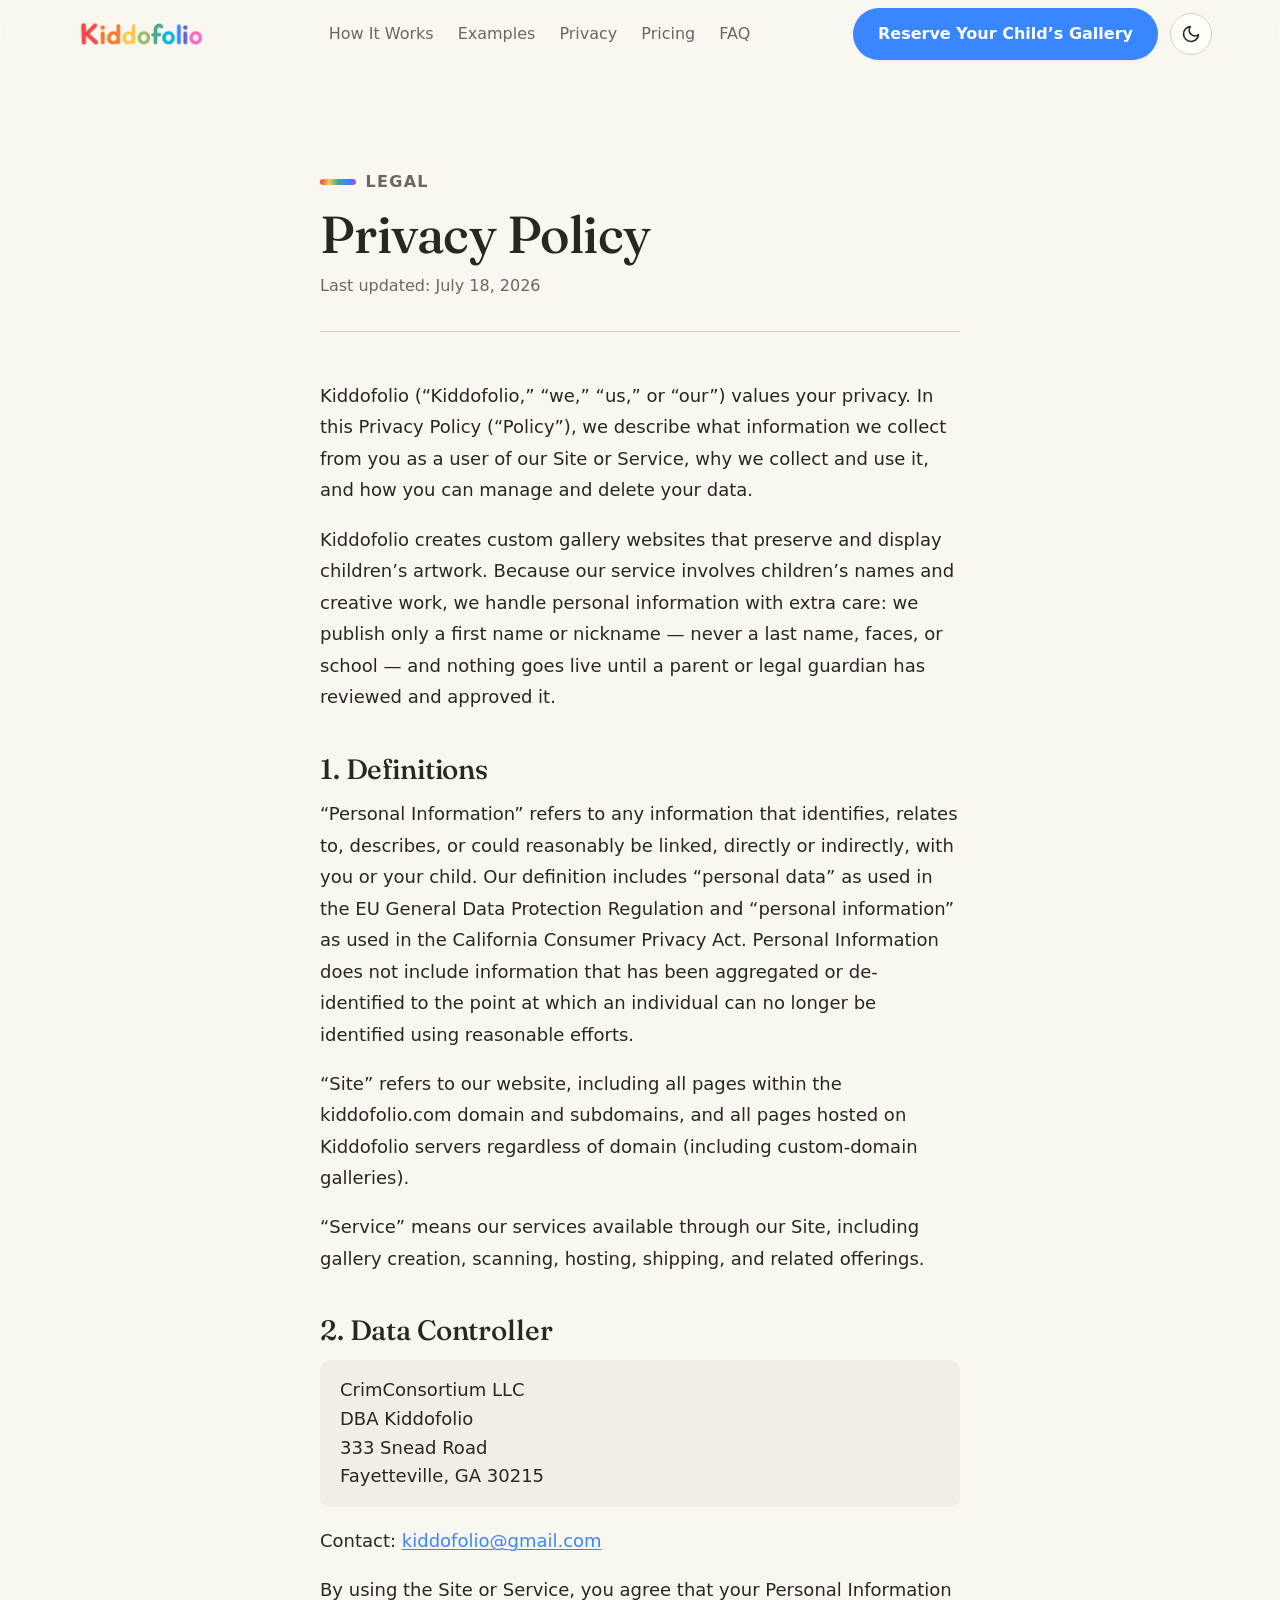
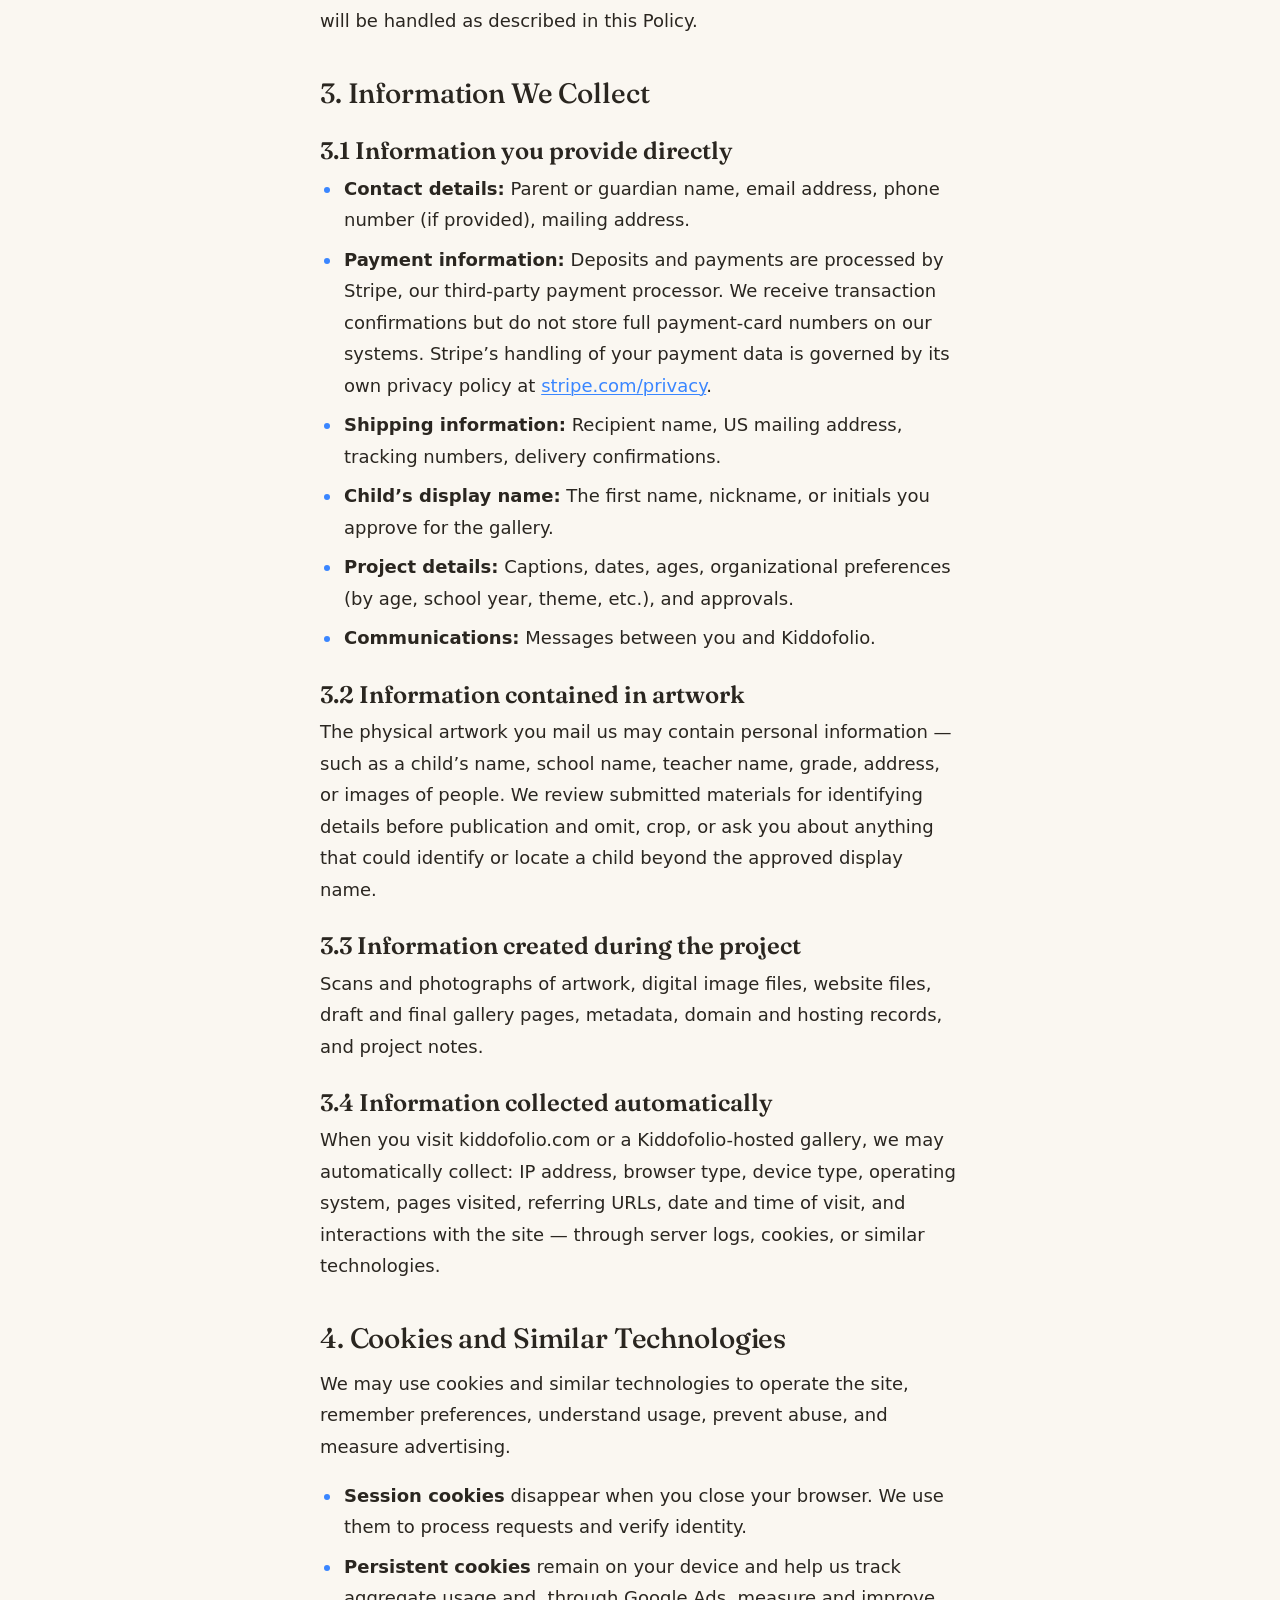
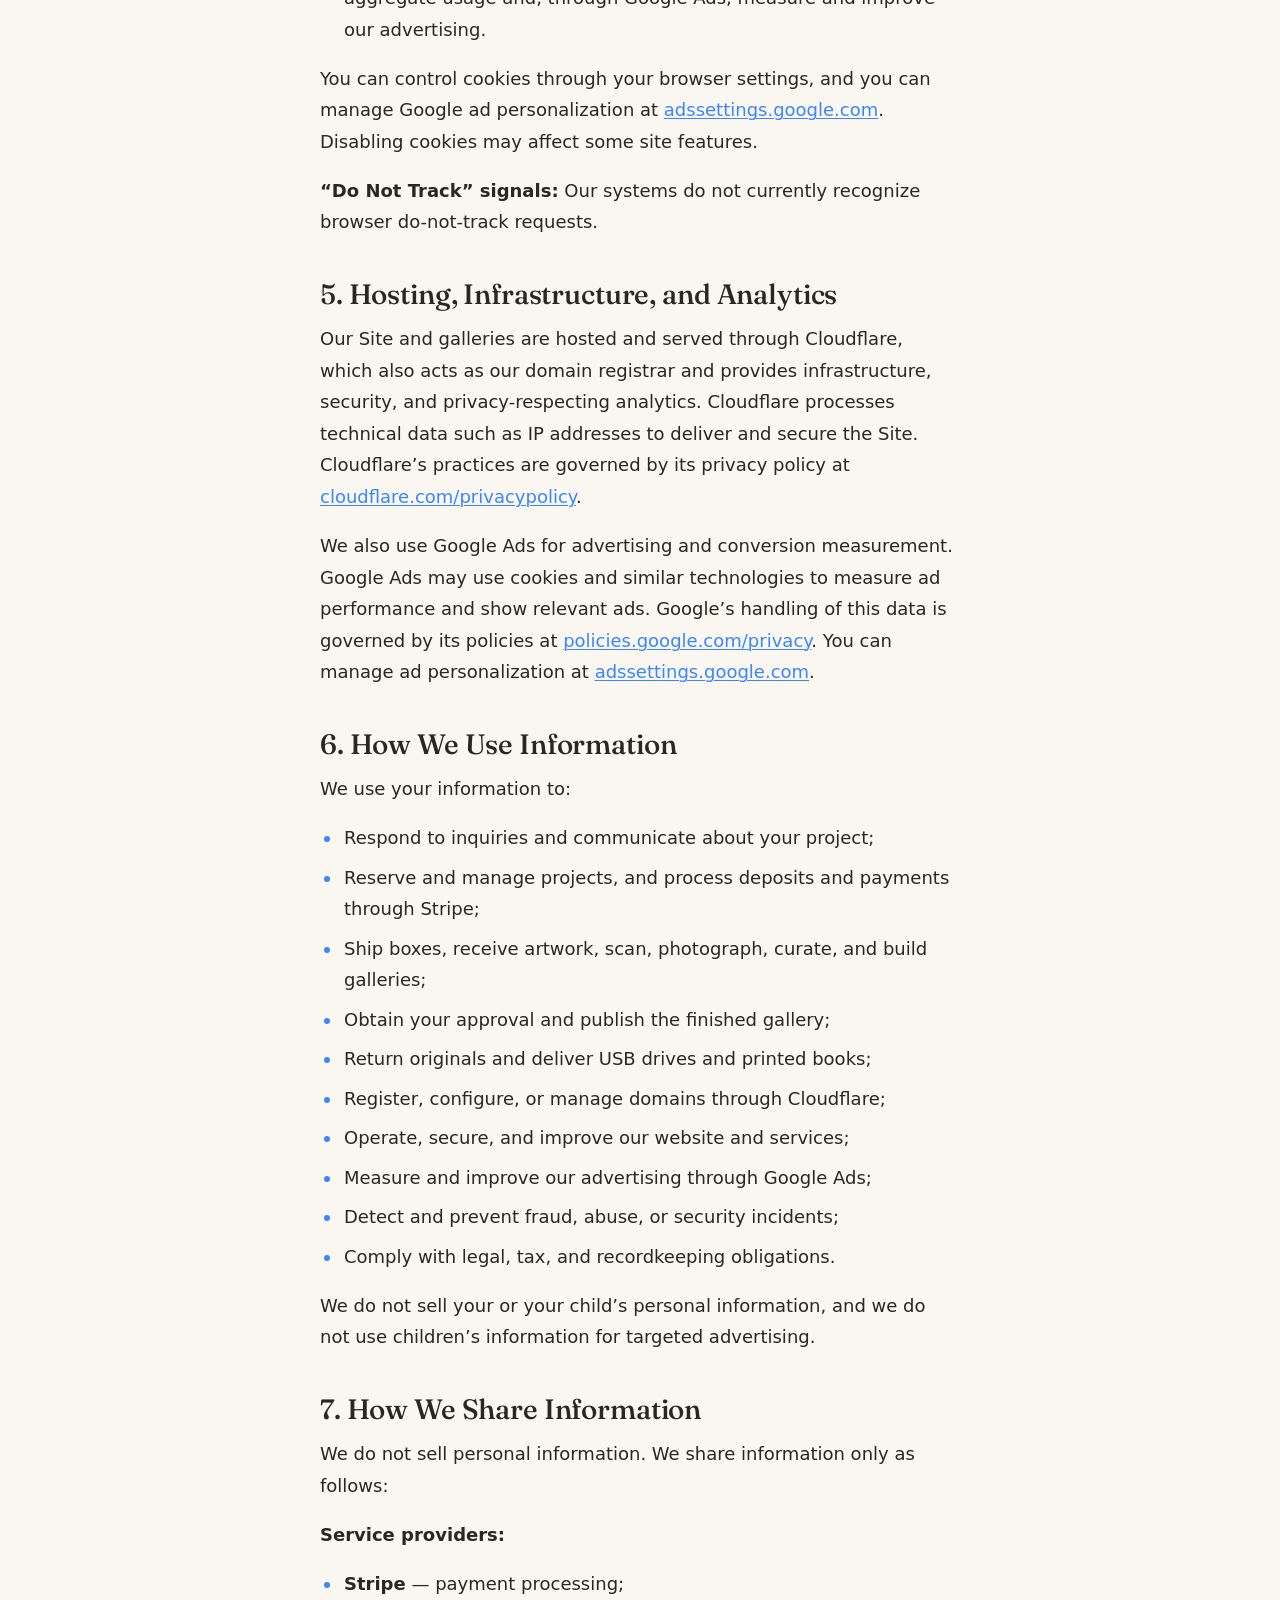
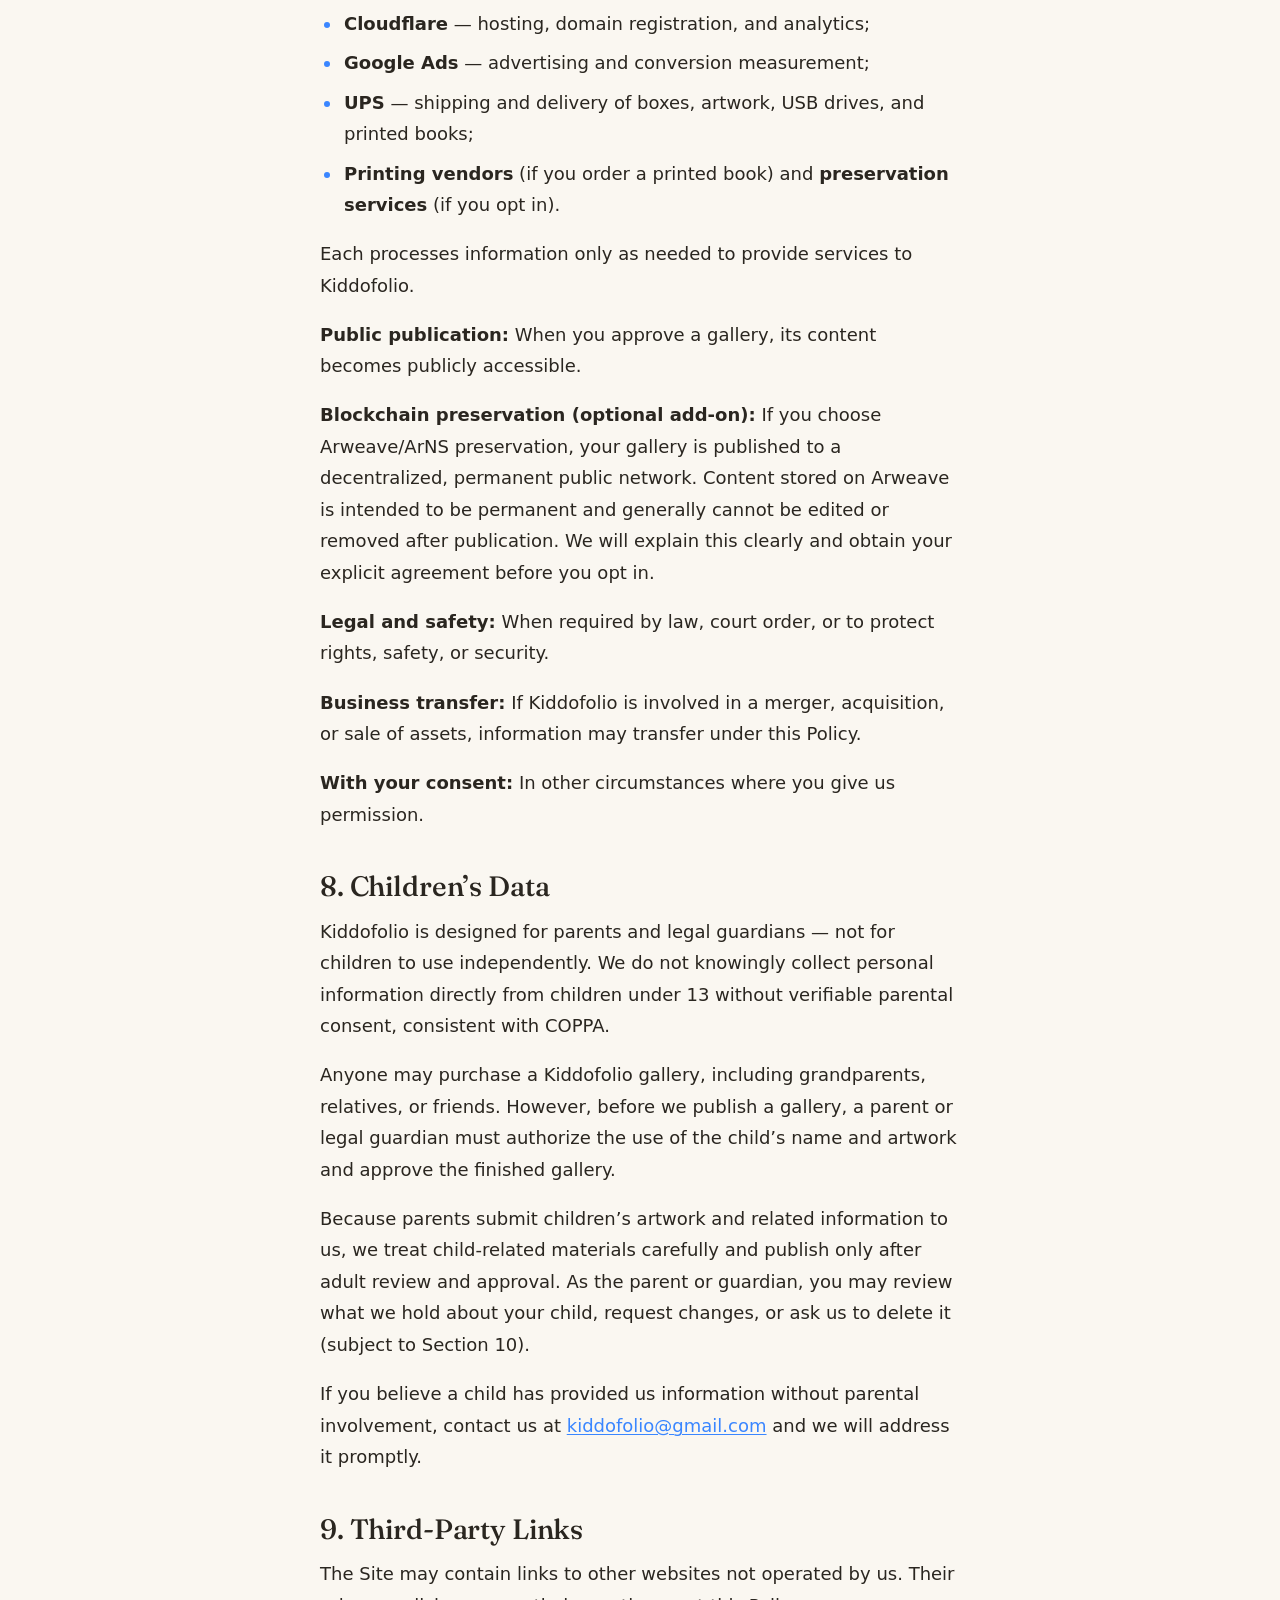
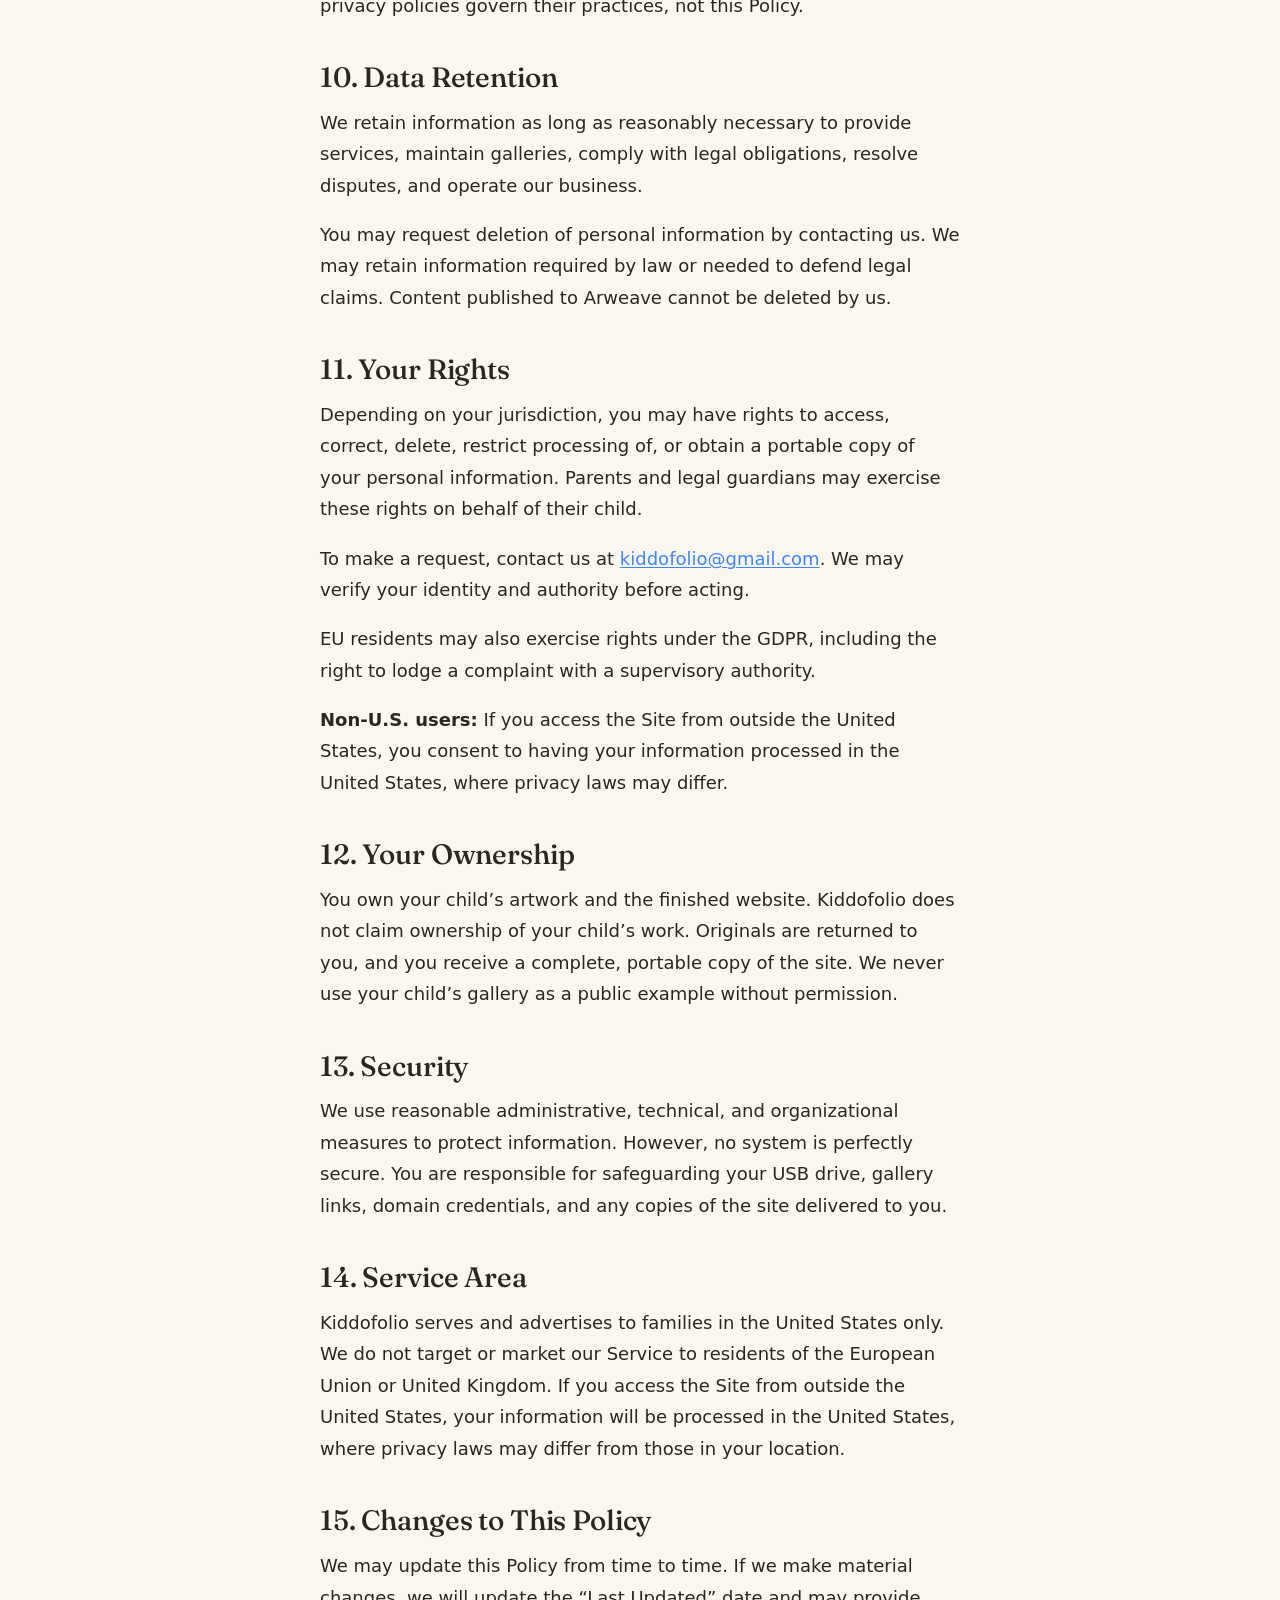
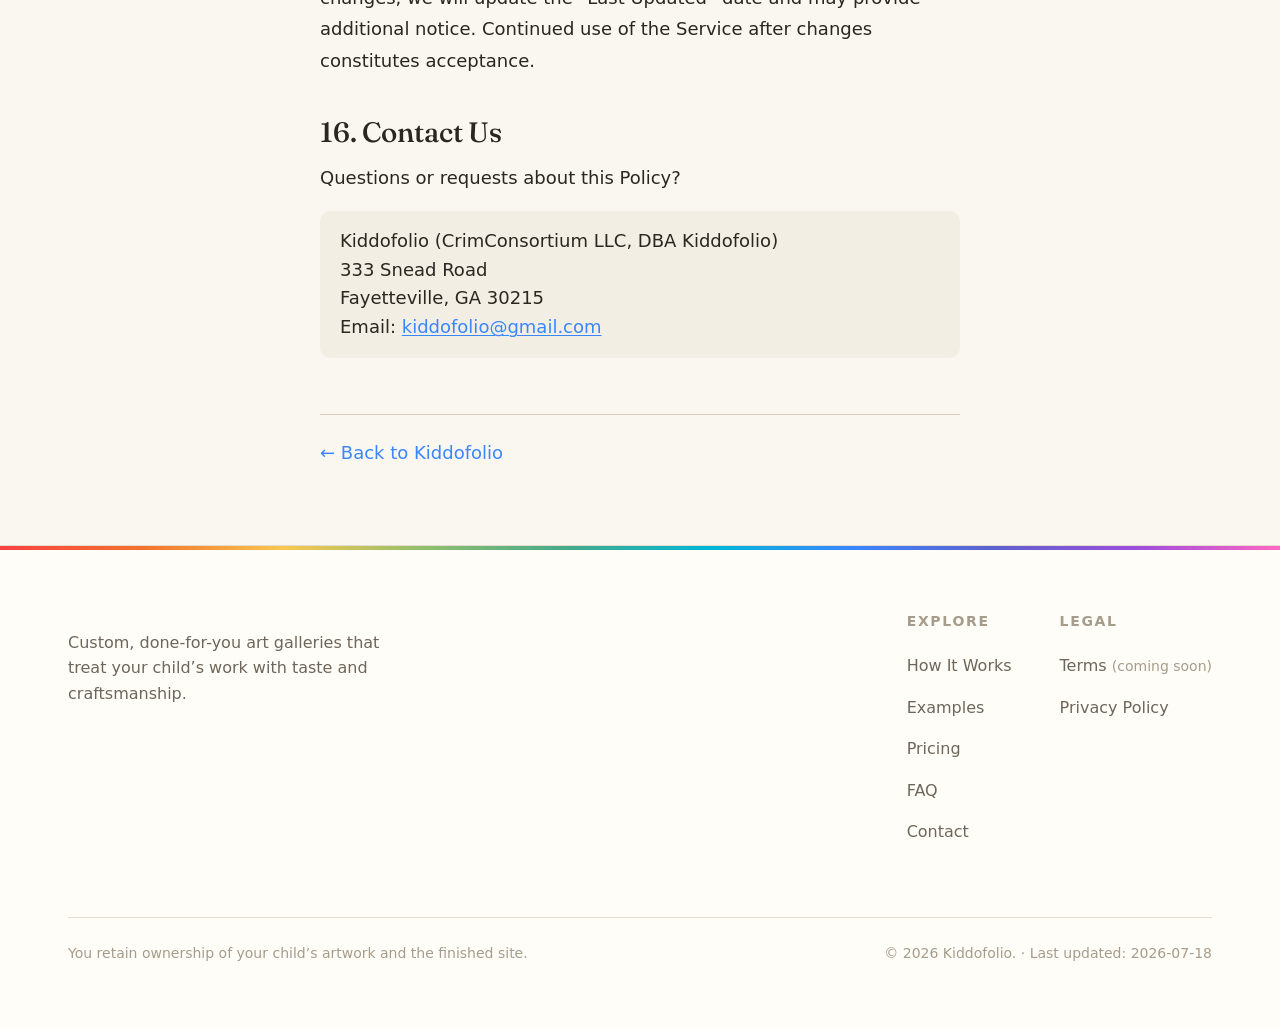
==== privacy/index.html @ adad0f2f "Add Privacy Policy page at /privacy/, link from footer; add legal page styles; update sitemap + og:u" ====
<!DOCTYPE html>
<html lang="en">
<head>
  <meta charset="UTF-8" />
  <meta name="viewport" content="width=device-width, initial-scale=1.0" />
  <meta name="theme-color" content="#2A2620" />
  <link rel="manifest" href="/site.webmanifest" />
  <title>Privacy Policy | Kiddofolio</title>
  <meta name="description" content="Kiddofolio's Privacy Policy: what information we collect, why, and how you can manage and delete it. We handle children's names and artwork with extra care and publish only after a parent approves." />
  <meta name="robots" content="index, follow, max-image-preview:large, max-snippet:-1, max-video-preview:-1" />
  <link rel="canonical" href="https://kiddofolio.com/privacy/" />
  <link rel="alternate" hreflang="en-us" href="https://kiddofolio.com/privacy/" />
  <link rel="alternate" hreflang="x-default" href="https://kiddofolio.com/privacy/" />
  <link rel="apple-touch-icon" href="/assets/img/apple-touch-icon.png" />

  <!-- Open Graph -->
  <meta property="og:type" content="website" />
  <meta property="og:site_name" content="Kiddofolio" />
  <meta property="og:title" content="Privacy Policy | Kiddofolio" />
  <meta property="og:description" content="What information Kiddofolio collects, why, and how you can manage and delete it. We handle children's names and artwork with extra care and publish only after a parent approves." />
  <meta property="og:url" content="https://kiddofolio.com/privacy/" />
  <meta property="og:image" content="https://kiddofolio.com/assets/img/og-image.png" />
  <meta property="og:image:width" content="1200" />
  <meta property="og:image:height" content="630" />
  <meta property="og:image:type" content="image/png" />
  <meta property="og:image:alt" content="Kiddofolio — custom art gallery websites that turn kids' drawings and paintings into a keepsake site." />
  <meta property="og:locale" content="en_US" />
  <meta property="og:updated_time" content="2026-07-18T08:30:00-04:00" />
  <meta name="twitter:card" content="summary_large_image" />
  <meta name="twitter:title" content="Privacy Policy | Kiddofolio" />
  <meta name="twitter:description" content="What information Kiddofolio collects, why, and how you can manage and delete it." />
  <meta name="twitter:image" content="https://kiddofolio.com/assets/img/og-image.png" />

  <!-- Favicon (inline SVG derived from the tabbed-book logo) -->
  <link rel="icon" href="data:image/svg+xml,%3Csvg xmlns='http://www.w3.org/2000/svg' viewBox='0 0 32 32'%3E%3Crect x='5' y='4' width='17' height='24' rx='2.5' fill='none' stroke='%232A2620' stroke-width='2'/%3E%3Crect x='21' y='6' width='3' height='3' fill='%23F94144'/%3E%3Crect x='21' y='10.5' width='3' height='3' fill='%23F9C74F'/%3E%3Crect x='21' y='15' width='3' height='3' fill='%2343AA8B'/%3E%3Crect x='21' y='19.5' width='3' height='3' fill='%233A86FF'/%3E%3Crect x='21' y='24' width='3' height='3' fill='%23FF66C4'/%3E%3C/svg%3E" />

  <!-- Fonts: Fraunces (warm serif display) + General Sans (warm sans body) -->
  <link rel="preconnect" href="https://fonts.googleapis.com" />
  <link rel="preconnect" href="https://fonts.gstatic.com" crossorigin />
  <link rel="preconnect" href="https://api.fontshare.com" crossorigin />
  <link href="https://fonts.googleapis.com/css2?family=Fraunces:ital,opsz,wght@0,9..144,400..600;1,9..144,400..500&display=swap" rel="stylesheet" />
  <link href="https://api.fontshare.com/v2/css?f[]=general-sans@400,500,600&display=swap" rel="stylesheet" />

  <link rel="stylesheet" href="/assets/css/style.css" />
</head>
<body>
  <a class="skip-link" href="#main">Skip to content</a>

  <!-- ============ HEADER ============ -->
  <header class="header">
    <div class="container header__inner">
      <a class="brand" href="/" aria-label="Kiddofolio home">
        <span class="brand__mark" role="img" aria-label="Kiddofolio"></span>
      </a>
      <nav class="nav" aria-label="Primary">
        <a href="/#how">How It Works</a>
        <a href="/#examples">Examples</a>
        <a href="/#privacy">Privacy</a>
        <a href="/#pricing">Pricing</a>
        <a href="/#faq">FAQ</a>
      </nav>
      <div class="header__actions">
        <a class="btn btn--primary" href="/#pricing">Reserve Your Child&rsquo;s Gallery</a>
        <button class="theme-toggle" data-theme-toggle type="button" aria-label="Switch color theme"></button>
        <button class="menu-btn" data-menu-btn type="button" aria-label="Open menu" aria-expanded="false" aria-controls="mobile-nav">
          <svg width="22" height="22" viewBox="0 0 24 24" fill="none" stroke="currentColor" stroke-width="2" stroke-linecap="round"><path d="M3 6h18M3 12h18M3 18h18"/></svg>
        </button>
      </div>
    </div>
    <div class="container">
      <div class="mobile-nav" data-mobile-nav id="mobile-nav">
        <a href="/#how">How It Works</a>
        <a href="/#examples">Examples</a>
        <a href="/#privacy">Privacy</a>
        <a href="/#pricing">Pricing</a>
        <a href="/#faq">FAQ</a>
        <a href="/#contact">Contact</a>
        <a class="btn btn--primary btn--block" href="/#pricing">Reserve Your Child&rsquo;s Gallery</a>
      </div>
    </div>
  </header>

  <main id="main">
    <article class="legal">
      <div class="container legal__inner">
        <header class="legal__head">
          <p class="legal__eyebrow"><span class="legal__rainbow" aria-hidden="true"></span> Legal</p>
          <h1 class="legal__title">Privacy Policy</h1>
          <p class="legal__updated">Last updated: July 18, 2026</p>
        </header>

        <div class="legal__body">
          <p>Kiddofolio (&ldquo;Kiddofolio,&rdquo; &ldquo;we,&rdquo; &ldquo;us,&rdquo; or &ldquo;our&rdquo;) values your privacy. In this Privacy Policy (&ldquo;Policy&rdquo;), we describe what information we collect from you as a user of our Site or Service, why we collect and use it, and how you can manage and delete your data.</p>

          <p>Kiddofolio creates custom gallery websites that preserve and display children&rsquo;s artwork. Because our service involves children&rsquo;s names and creative work, we handle personal information with extra care: we publish only a first name or nickname &mdash; never a last name, faces, or school &mdash; and nothing goes live until a parent or legal guardian has reviewed and approved it.</p>

          <h2>1. Definitions</h2>
          <p>&ldquo;Personal Information&rdquo; refers to any information that identifies, relates to, describes, or could reasonably be linked, directly or indirectly, with you or your child. Our definition includes &ldquo;personal data&rdquo; as used in the EU General Data Protection Regulation and &ldquo;personal information&rdquo; as used in the California Consumer Privacy Act. Personal Information does not include information that has been aggregated or de-identified to the point at which an individual can no longer be identified using reasonable efforts.</p>
          <p>&ldquo;Site&rdquo; refers to our website, including all pages within the kiddofolio.com domain and subdomains, and all pages hosted on Kiddofolio servers regardless of domain (including custom-domain galleries).</p>
          <p>&ldquo;Service&rdquo; means our services available through our Site, including gallery creation, scanning, hosting, shipping, and related offerings.</p>

          <h2>2. Data Controller</h2>
          <p class="legal__address">
            CrimConsortium LLC<br />
            DBA Kiddofolio<br />
            333 Snead Road<br />
            Fayetteville, GA 30215
          </p>
          <p>Contact: <a href="mailto:kiddofolio@gmail.com">kiddofolio@gmail.com</a></p>
          <p>By using the Site or Service, you agree that your Personal Information will be handled as described in this Policy.</p>

          <h2>3. Information We Collect</h2>
          <h3>3.1 Information you provide directly</h3>
          <ul>
            <li><strong>Contact details:</strong> Parent or guardian name, email address, phone number (if provided), mailing address.</li>
            <li><strong>Payment information:</strong> Deposits and payments are processed by Stripe, our third-party payment processor. We receive transaction confirmations but do not store full payment-card numbers on our systems. Stripe&rsquo;s handling of your payment data is governed by its own privacy policy at <a href="https://stripe.com/privacy" target="_blank" rel="noopener">stripe.com/privacy</a>.</li>
            <li><strong>Shipping information:</strong> Recipient name, US mailing address, tracking numbers, delivery confirmations.</li>
            <li><strong>Child&rsquo;s display name:</strong> The first name, nickname, or initials you approve for the gallery.</li>
            <li><strong>Project details:</strong> Captions, dates, ages, organizational preferences (by age, school year, theme, etc.), and approvals.</li>
            <li><strong>Communications:</strong> Messages between you and Kiddofolio.</li>
          </ul>

          <h3>3.2 Information contained in artwork</h3>
          <p>The physical artwork you mail us may contain personal information &mdash; such as a child&rsquo;s name, school name, teacher name, grade, address, or images of people. We review submitted materials for identifying details before publication and omit, crop, or ask you about anything that could identify or locate a child beyond the approved display name.</p>

          <h3>3.3 Information created during the project</h3>
          <p>Scans and photographs of artwork, digital image files, website files, draft and final gallery pages, metadata, domain and hosting records, and project notes.</p>

          <h3>3.4 Information collected automatically</h3>
          <p>When you visit kiddofolio.com or a Kiddofolio-hosted gallery, we may automatically collect: IP address, browser type, device type, operating system, pages visited, referring URLs, date and time of visit, and interactions with the site &mdash; through server logs, cookies, or similar technologies.</p>

          <h2>4. Cookies and Similar Technologies</h2>
          <p>We may use cookies and similar technologies to operate the site, remember preferences, understand usage, prevent abuse, and measure advertising.</p>
          <ul>
            <li><strong>Session cookies</strong> disappear when you close your browser. We use them to process requests and verify identity.</li>
            <li><strong>Persistent cookies</strong> remain on your device and help us track aggregate usage and, through Google Ads, measure and improve our advertising.</li>
          </ul>
          <p>You can control cookies through your browser settings, and you can manage Google ad personalization at <a href="https://adssettings.google.com" target="_blank" rel="noopener">adssettings.google.com</a>. Disabling cookies may affect some site features.</p>
          <p><strong>&ldquo;Do Not Track&rdquo; signals:</strong> Our systems do not currently recognize browser do-not-track requests.</p>

          <h2>5. Hosting, Infrastructure, and Analytics</h2>
          <p>Our Site and galleries are hosted and served through Cloudflare, which also acts as our domain registrar and provides infrastructure, security, and privacy-respecting analytics. Cloudflare processes technical data such as IP addresses to deliver and secure the Site. Cloudflare&rsquo;s practices are governed by its privacy policy at <a href="https://www.cloudflare.com/privacypolicy/" target="_blank" rel="noopener">cloudflare.com/privacypolicy</a>.</p>
          <p>We also use Google Ads for advertising and conversion measurement. Google Ads may use cookies and similar technologies to measure ad performance and show relevant ads. Google&rsquo;s handling of this data is governed by its policies at <a href="https://policies.google.com/privacy" target="_blank" rel="noopener">policies.google.com/privacy</a>. You can manage ad personalization at <a href="https://adssettings.google.com" target="_blank" rel="noopener">adssettings.google.com</a>.</p>

          <h2>6. How We Use Information</h2>
          <p>We use your information to:</p>
          <ul>
            <li>Respond to inquiries and communicate about your project;</li>
            <li>Reserve and manage projects, and process deposits and payments through Stripe;</li>
            <li>Ship boxes, receive artwork, scan, photograph, curate, and build galleries;</li>
            <li>Obtain your approval and publish the finished gallery;</li>
            <li>Return originals and deliver USB drives and printed books;</li>
            <li>Register, configure, or manage domains through Cloudflare;</li>
            <li>Operate, secure, and improve our website and services;</li>
            <li>Measure and improve our advertising through Google Ads;</li>
            <li>Detect and prevent fraud, abuse, or security incidents;</li>
            <li>Comply with legal, tax, and recordkeeping obligations.</li>
          </ul>
          <p>We do not sell your or your child&rsquo;s personal information, and we do not use children&rsquo;s information for targeted advertising.</p>

          <h2>7. How We Share Information</h2>
          <p>We do not sell personal information. We share information only as follows:</p>
          <p><strong>Service providers:</strong></p>
          <ul>
            <li><strong>Stripe</strong> &mdash; payment processing;</li>
            <li><strong>Cloudflare</strong> &mdash; hosting, domain registration, and analytics;</li>
            <li><strong>Google Ads</strong> &mdash; advertising and conversion measurement;</li>
            <li><strong>UPS</strong> &mdash; shipping and delivery of boxes, artwork, USB drives, and printed books;</li>
            <li><strong>Printing vendors</strong> (if you order a printed book) and <strong>preservation services</strong> (if you opt in).</li>
          </ul>
          <p>Each processes information only as needed to provide services to Kiddofolio.</p>
          <p><strong>Public publication:</strong> When you approve a gallery, its content becomes publicly accessible.</p>
          <p><strong>Blockchain preservation (optional add-on):</strong> If you choose Arweave/ArNS preservation, your gallery is published to a decentralized, permanent public network. Content stored on Arweave is intended to be permanent and generally cannot be edited or removed after publication. We will explain this clearly and obtain your explicit agreement before you opt in.</p>
          <p><strong>Legal and safety:</strong> When required by law, court order, or to protect rights, safety, or security.</p>
          <p><strong>Business transfer:</strong> If Kiddofolio is involved in a merger, acquisition, or sale of assets, information may transfer under this Policy.</p>
          <p><strong>With your consent:</strong> In other circumstances where you give us permission.</p>

          <h2>8. Children&rsquo;s Data</h2>
          <p>Kiddofolio is designed for parents and legal guardians &mdash; not for children to use independently. We do not knowingly collect personal information directly from children under 13 without verifiable parental consent, consistent with COPPA.</p>
          <p>Anyone may purchase a Kiddofolio gallery, including grandparents, relatives, or friends. However, before we publish a gallery, a parent or legal guardian must authorize the use of the child&rsquo;s name and artwork and approve the finished gallery.</p>
          <p>Because parents submit children&rsquo;s artwork and related information to us, we treat child-related materials carefully and publish only after adult review and approval. As the parent or guardian, you may review what we hold about your child, request changes, or ask us to delete it (subject to Section 10).</p>
          <p>If you believe a child has provided us information without parental involvement, contact us at <a href="mailto:kiddofolio@gmail.com">kiddofolio@gmail.com</a> and we will address it promptly.</p>

          <h2>9. Third-Party Links</h2>
          <p>The Site may contain links to other websites not operated by us. Their privacy policies govern their practices, not this Policy.</p>

          <h2>10. Data Retention</h2>
          <p>We retain information as long as reasonably necessary to provide services, maintain galleries, comply with legal obligations, resolve disputes, and operate our business.</p>
          <p>You may request deletion of personal information by contacting us. We may retain information required by law or needed to defend legal claims. Content published to Arweave cannot be deleted by us.</p>

          <h2>11. Your Rights</h2>
          <p>Depending on your jurisdiction, you may have rights to access, correct, delete, restrict processing of, or obtain a portable copy of your personal information. Parents and legal guardians may exercise these rights on behalf of their child.</p>
          <p>To make a request, contact us at <a href="mailto:kiddofolio@gmail.com">kiddofolio@gmail.com</a>. We may verify your identity and authority before acting.</p>
          <p>EU residents may also exercise rights under the GDPR, including the right to lodge a complaint with a supervisory authority.</p>
          <p><strong>Non-U.S. users:</strong> If you access the Site from outside the United States, you consent to having your information processed in the United States, where privacy laws may differ.</p>

          <h2>12. Your Ownership</h2>
          <p>You own your child&rsquo;s artwork and the finished website. Kiddofolio does not claim ownership of your child&rsquo;s work. Originals are returned to you, and you receive a complete, portable copy of the site. We never use your child&rsquo;s gallery as a public example without permission.</p>

          <h2>13. Security</h2>
          <p>We use reasonable administrative, technical, and organizational measures to protect information. However, no system is perfectly secure. You are responsible for safeguarding your USB drive, gallery links, domain credentials, and any copies of the site delivered to you.</p>

          <h2>14. Service Area</h2>
          <p>Kiddofolio serves and advertises to families in the United States only. We do not target or market our Service to residents of the European Union or United Kingdom. If you access the Site from outside the United States, your information will be processed in the United States, where privacy laws may differ from those in your location.</p>

          <h2>15. Changes to This Policy</h2>
          <p>We may update this Policy from time to time. If we make material changes, we will update the &ldquo;Last Updated&rdquo; date and may provide additional notice. Continued use of the Service after changes constitutes acceptance.</p>

          <h2>16. Contact Us</h2>
          <p>Questions or requests about this Policy?</p>
          <p class="legal__address">
            Kiddofolio (CrimConsortium LLC, DBA Kiddofolio)<br />
            333 Snead Road<br />
            Fayetteville, GA 30215<br />
            Email: <a href="mailto:kiddofolio@gmail.com">kiddofolio@gmail.com</a>
          </p>
        </div>

        <p class="legal__back"><a href="/">&larr; Back to Kiddofolio</a></p>
      </div>
    </article>
  </main>

  <!-- ============ FOOTER ============ -->
  <footer class="footer">
    <div class="footer__rainbow" aria-hidden="true"></div>
    <div class="container footer__inner">
      <div class="footer__top">
        <div>
          <span class="footer__mark" role="img" aria-label="Kiddofolio"></span>
          <p class="footer__tag">Custom, done-for-you art galleries that treat your child&rsquo;s work with taste and craftsmanship.</p>
        </div>
        <div class="footer__cols">
          <div class="footer__col">
            <h2 class="footer__heading">Explore</h2>
            <a href="/#how">How It Works</a>
            <a href="/#examples">Examples</a>
            <a href="/#pricing">Pricing</a>
            <a href="/#faq">FAQ</a>
            <a href="/#contact">Contact</a>
          </div>
          <div class="footer__col">
            <h2 class="footer__heading">Legal</h2>
            <span class="footer__soon">Terms <em>(coming soon)</em></span>
            <a href="/privacy/" aria-current="page">Privacy Policy</a>
          </div>
        </div>
      </div>
      <div class="footer__bottom">
        <span>You retain ownership of your child&rsquo;s artwork and the finished site.</span>
        <span>&copy; <span data-year>2026</span> Kiddofolio. &middot; Last updated: 2026-07-18</span>
      </div>
    </div>
  </footer>

  <script src="/assets/js/main.js" defer></script>
</body>
</html>
---- assets/css/style.css ----
/* ==========================================================================
   Kiddofolio — style.css
   Warm, gallery-like, premium. Serif display + clean sans. Rainbow as accent.
   ========================================================================== */

/* ---------- Design Tokens ---------- */
:root {
  /* Fluid type scale */
  --text-xs: clamp(0.75rem, 0.7rem + 0.25vw, 0.875rem);
  --text-sm: clamp(0.875rem, 0.8rem + 0.35vw, 1rem);
  --text-base: clamp(1rem, 0.95rem + 0.25vw, 1.125rem);
  --text-lg: clamp(1.125rem, 1rem + 0.75vw, 1.5rem);
  --text-xl: clamp(1.5rem, 1.2rem + 1.25vw, 2.25rem);
  --text-2xl: clamp(2rem, 1.2rem + 2.5vw, 3.25rem);
  --text-3xl: clamp(2.5rem, 1.2rem + 4vw, 4.5rem);

  /* Spacing (4px system) */
  --space-1: 0.25rem;  --space-2: 0.5rem;   --space-3: 0.75rem;
  --space-4: 1rem;     --space-5: 1.25rem;  --space-6: 1.5rem;
  --space-8: 2rem;     --space-10: 2.5rem;  --space-12: 3rem;
  --space-16: 4rem;    --space-20: 5rem;    --space-24: 6rem;
  --space-32: 8rem;

  /* Radius */
  --radius-sm: 0.375rem; --radius-md: 0.625rem; --radius-lg: 1rem;
  --radius-xl: 1.5rem; --radius-full: 9999px;

  --transition-interactive: 200ms cubic-bezier(0.16, 1, 0.3, 1);

  /* Content widths */
  --content-narrow: 680px;
  --content-default: 1040px;
  --content-wide: 1240px;

  /* Fonts */
  --font-display: 'Fraunces', Georgia, 'Times New Roman', serif;
  --font-body: 'General Sans', 'Segoe UI', system-ui, sans-serif;

  /* Rainbow brand palette (fixed, mode-independent) */
  --rb-1: #F94144;  --rb-2: #F3722C;  --rb-3: #F9C74F;  --rb-4: #90BE6D;
  --rb-5: #43AA8B;  --rb-6: #00B8D9;  --rb-7: #3A86FF;  --rb-8: #5E60CE;
  --rb-9: #9D4EDD;  --rb-10: #FF66C4;
  --rainbow-gradient: linear-gradient(90deg,
    var(--rb-1), var(--rb-2), var(--rb-3), var(--rb-4), var(--rb-5),
    var(--rb-6), var(--rb-7), var(--rb-8), var(--rb-9), var(--rb-10));
}

/* ---------- Light mode (warm cream, gallery paper) ---------- */
:root, [data-theme="light"] {
  --color-bg: #FAF7F1;
  --color-surface: #FFFDF8;
  --color-surface-2: #FFFFFF;
  --color-surface-offset: #F3EEE4;
  --color-surface-sunken: #EEE8DB;
  --color-divider: #E4DCCC;
  --color-border: #D9CFBB;

  --color-text: #2A2620;
  --color-text-muted: #6E665A;
  --color-text-faint: #A69C8B;
  --color-text-inverse: #FAF7F1;

  /* Primary accent — a warm ink used for CTAs & links */
  --color-primary: #2A2620;
  --color-primary-hover: #000000;
  --color-cta: #3A86FF;               /* rainbow blue as accent action */
  --color-cta-hover: #2f6fd6;
  --color-accent-soft: rgba(58,134,255,0.10);

  --shadow-sm: 0 1px 3px rgba(42,38,32,0.06);
  --shadow-md: 0 6px 20px rgba(42,38,32,0.08);
  --shadow-lg: 0 20px 50px rgba(42,38,32,0.14);
  --shadow-card: 0 2px 4px rgba(42,38,32,0.05), 0 12px 32px rgba(42,38,32,0.07);

  --wordmark: url('../img/wordmark-rainbow.webp');
  --footer-mark: url('../img/wordmark-black.webp');
}

/* ---------- Dark mode (deep warm charcoal, gallery-at-night) ---------- */
[data-theme="dark"] {
  --color-bg: #16130F;
  --color-surface: #1D1A15;
  --color-surface-2: #22201A;
  --color-surface-offset: #211E18;
  --color-surface-sunken: #100E0B;
  --color-divider: #2E2A22;
  --color-border: #38332A;

  --color-text: #EEE8DC;
  --color-text-muted: #A79E8E;
  --color-text-faint: #6E665A;
  --color-text-inverse: #16130F;

  --color-primary: #EEE8DC;
  --color-primary-hover: #FFFFFF;
  --color-cta: #5591F0;
  --color-cta-hover: #79a7f5;
  --color-accent-soft: rgba(85,145,240,0.14);

  --shadow-sm: 0 1px 3px rgba(0,0,0,0.4);
  --shadow-md: 0 6px 20px rgba(0,0,0,0.5);
  --shadow-lg: 0 20px 50px rgba(0,0,0,0.6);
  --shadow-card: 0 2px 4px rgba(0,0,0,0.4), 0 12px 32px rgba(0,0,0,0.5);

  --wordmark: url('../img/wordmark-white.webp');
  --footer-mark: url('../img/wordmark-white.webp');
}

@media (prefers-color-scheme: dark) {
  :root:not([data-theme]) {
    --color-bg: #16130F; --color-surface: #1D1A15; --color-surface-2: #22201A;
    --color-surface-offset: #211E18; --color-surface-sunken: #100E0B;
    --color-divider: #2E2A22; --color-border: #38332A;
    --color-text: #EEE8DC; --color-text-muted: #A79E8E; --color-text-faint: #6E665A;
    --color-text-inverse: #16130F;
    --color-primary: #EEE8DC; --color-primary-hover: #FFFFFF;
    --color-cta: #5591F0; --color-cta-hover: #79a7f5; --color-accent-soft: rgba(85,145,240,0.14);
    --shadow-sm: 0 1px 3px rgba(0,0,0,0.4); --shadow-md: 0 6px 20px rgba(0,0,0,0.5);
    --shadow-lg: 0 20px 50px rgba(0,0,0,0.6);
    --shadow-card: 0 2px 4px rgba(0,0,0,0.4), 0 12px 32px rgba(0,0,0,0.5);
    --wordmark: url('../img/wordmark-white.webp'); --footer-mark: url('../img/wordmark-white.webp');
  }
}

/* ---------- Base reset ---------- */
*, *::before, *::after { box-sizing: border-box; margin: 0; padding: 0; }

html {
  -webkit-text-size-adjust: none; text-size-adjust: none;
  -webkit-font-smoothing: antialiased; -moz-osx-font-smoothing: grayscale;
  text-rendering: optimizeLegibility; scroll-behavior: smooth;
  scroll-padding-top: 5rem;
}

body {
  min-height: 100dvh; line-height: 1.6;
  font-family: var(--font-body); font-size: var(--text-base);
  color: var(--color-text); background-color: var(--color-bg);
  transition: background-color 300ms ease, color 300ms ease;
}

img, picture, svg { display: block; max-width: 100%; height: auto; }
ul[role="list"] { list-style: none; }
input, button, textarea, select { font: inherit; color: inherit; }

h1, h2, h3, h4 { text-wrap: balance; line-height: 1.1; font-family: var(--font-display); font-weight: 500; }
p, li { text-wrap: wrap; }

a { color: inherit; text-decoration: none; }

::selection { background: var(--color-accent-soft); color: var(--color-text); }

:focus-visible { outline: 2px solid var(--color-cta); outline-offset: 3px; border-radius: var(--radius-sm); }

button { cursor: pointer; background: none; border: none; }

@media (prefers-reduced-motion: reduce) {
  *, *::before, *::after {
    animation-duration: 0.01ms !important; animation-iteration-count: 1 !important;
    transition-duration: 0.01ms !important; scroll-behavior: auto !important;
  }
}

.sr-only {
  position: absolute; width: 1px; height: 1px; padding: 0; margin: -1px;
  overflow: hidden; clip: rect(0,0,0,0); white-space: nowrap; border-width: 0;
}

a, button, [role="button"], input, textarea, select {
  transition: color var(--transition-interactive), background var(--transition-interactive),
    border-color var(--transition-interactive), box-shadow var(--transition-interactive),
    transform var(--transition-interactive);
}

/* ---------- Layout helpers ---------- */
.container { width: 100%; max-width: var(--content-wide); margin-inline: auto; padding-inline: clamp(1.25rem, 5vw, 3rem); }
.container--narrow { max-width: var(--content-narrow); }
.container--default { max-width: var(--content-default); }

.section { padding-block: clamp(var(--space-16), 9vw, var(--space-32)); }
.section--tight { padding-block: clamp(var(--space-12), 6vw, var(--space-20)); }
/* Tighten the seam between the Pricing section (which already ends with pricing-notes) and the next section so the stacked paddings don't leave an oversized gap */
#pricing { padding-bottom: clamp(var(--space-12), 5vw, var(--space-20)); }
#own { padding-top: clamp(var(--space-12), 5vw, var(--space-20)); }

.eyebrow {
  display: inline-flex; align-items: center; gap: var(--space-2);
  font-family: var(--font-body); font-size: var(--text-xs); font-weight: 600;
  letter-spacing: 0.12em; text-transform: uppercase; color: var(--color-text-muted);
  margin-bottom: var(--space-4);
}
.eyebrow::before {
  content: ""; width: 1.75rem; height: 3px; border-radius: var(--radius-full);
  background: var(--rainbow-gradient);
}

.section-head { max-width: 46ch; margin-bottom: clamp(var(--space-8), 5vw, var(--space-16)); }
.section-head--center { margin-inline: auto; text-align: center; }
.section-head h2 { font-size: var(--text-2xl); letter-spacing: -0.01em; }
.section-head p { color: var(--color-text-muted); font-size: var(--text-lg); margin-top: var(--space-4); }

/* Thin rainbow rule with centered label (echoes reference gallery sites) */
.rule {
  display: flex; align-items: center; gap: var(--space-4);
  color: var(--color-text-faint); font-family: var(--font-display);
  font-size: var(--text-sm); font-style: italic;
}
.rule::before, .rule::after {
  content: ""; flex: 1; height: 1px; background: var(--color-divider);
}

/* ---------- Buttons ---------- */
.btn {
  display: inline-flex; align-items: center; justify-content: center; gap: var(--space-2);
  font-family: var(--font-body); font-size: var(--text-sm); font-weight: 600;
  min-height: 48px; padding: 0.75rem 1.5rem; border-radius: var(--radius-full);
  border: 1.5px solid transparent; white-space: nowrap;
}
.btn--primary { background: var(--color-cta); color: #fff; box-shadow: var(--shadow-sm); }
.btn--primary:hover { background: var(--color-cta-hover); transform: translateY(-2px); box-shadow: var(--shadow-md); }
.btn--ink { background: var(--color-primary); color: var(--color-text-inverse); }
.btn--ink:hover { background: var(--color-primary-hover); transform: translateY(-2px); box-shadow: var(--shadow-md); }
.btn--ghost { background: transparent; color: var(--color-text); border-color: var(--color-border); }
.btn--ghost:hover { border-color: var(--color-text); background: var(--color-surface-offset); }
.btn--block { width: 100%; }
.btn--lg { min-height: 54px; padding: 0.9rem 2rem; font-size: var(--text-base); }

/* ---------- Header ---------- */
.header {
  position: sticky; top: 0; z-index: 60;
  background: color-mix(in oklab, var(--color-bg) 82%, transparent);
  backdrop-filter: blur(14px); -webkit-backdrop-filter: blur(14px);
  border-bottom: 1px solid transparent;
  transition: border-color 300ms ease, box-shadow 300ms ease;
}
.header--scrolled { border-bottom-color: var(--color-divider); box-shadow: var(--shadow-sm); }
.header__inner {
  display: flex; align-items: center; justify-content: space-between;
  gap: var(--space-6); min-height: 68px;
}
.brand { display: inline-flex; align-items: center; }
.brand__mark {
  width: clamp(120px, 16vw, 158px); height: auto; aspect-ratio: 640 / 126;
  background: var(--wordmark) center / contain no-repeat;
}
.nav { display: none; align-items: center; gap: var(--space-6); }
.nav a {
  font-size: var(--text-sm); font-weight: 500; color: var(--color-text-muted);
  position: relative; padding-block: var(--space-2);
}
.nav a::after {
  content: ""; position: absolute; left: 0; right: 100%; bottom: 2px; height: 2px;
  border-radius: var(--radius-full); background: var(--rainbow-gradient);
  transition: right var(--transition-interactive);
}
.nav a:hover { color: var(--color-text); }
.nav a:hover::after { right: 0; }
.header__actions { display: flex; align-items: center; gap: var(--space-3); }
.header .btn--primary { display: none; }

.theme-toggle {
  display: inline-flex; align-items: center; justify-content: center;
  width: 42px; height: 42px; border-radius: var(--radius-full);
  border: 1px solid var(--color-border); color: var(--color-text);
  background: var(--color-surface);
}
.theme-toggle:hover { border-color: var(--color-text); background: var(--color-surface-offset); }

.menu-btn {
  display: inline-flex; align-items: center; justify-content: center;
  width: 42px; height: 42px; border-radius: var(--radius-full);
  border: 1px solid var(--color-border); color: var(--color-text); background: var(--color-surface);
}
.menu-btn:hover { border-color: var(--color-text); }

/* Mobile nav panel */
.mobile-nav {
  display: none; flex-direction: column; gap: var(--space-1);
  padding: var(--space-4) 0 var(--space-6);
  border-top: 1px solid var(--color-divider);
}
.mobile-nav.open { display: flex; }
.mobile-nav a {
  font-family: var(--font-display); font-size: var(--text-lg); color: var(--color-text);
  padding: var(--space-3) 0;
}
.mobile-nav .btn { margin-top: var(--space-3); }

@media (min-width: 900px) {
  .nav { display: flex; }
  .header .btn--primary { display: inline-flex; }
  .menu-btn { display: none; }
  .mobile-nav { display: none !important; }
}

.skip-link {
  position: absolute; left: var(--space-4); top: -100px; z-index: 100;
  background: var(--color-cta); color: #fff; padding: var(--space-3) var(--space-4);
  border-radius: var(--radius-md); font-weight: 600; font-size: var(--text-sm);
}
.skip-link:focus { top: var(--space-3); }

/* ---------- Hero ---------- */
.hero { padding-top: clamp(var(--space-12), 6vw, var(--space-20)); padding-bottom: clamp(var(--space-16), 8vw, var(--space-24)); overflow: clip; }
.hero__grid { display: grid; gap: clamp(var(--space-8), 5vw, var(--space-16)); align-items: center; }
.hero__title {
  font-size: var(--text-3xl); letter-spacing: -0.015em; line-height: 1.03;
}
.hero__title em { font-style: italic; color: var(--color-text); position: relative; }
.hero__title .underline { position: relative; white-space: nowrap; }
.hero__title .underline::after {
  content: ""; position: absolute; left: 0; right: 0; bottom: 0.06em; height: 0.16em;
  background: var(--rainbow-gradient); border-radius: var(--radius-full); opacity: 0.85;
}
.hero__lead {
  font-size: var(--text-lg); color: var(--color-text-muted); margin-top: var(--space-6);
  max-width: 52ch;
}
.hero__cta { display: flex; flex-wrap: wrap; gap: var(--space-4); margin-top: var(--space-8); }
.hero__trust {
  margin-top: var(--space-6); font-size: var(--text-sm); color: var(--color-text-muted);
  display: inline-flex; align-items: center; gap: var(--space-2);
}
.hero__trust .dot { width: 7px; height: 7px; border-radius: 50%; background: var(--rb-4); flex: none; }
.hero__media {
  position: relative; border-radius: var(--radius-xl); overflow: hidden;
  box-shadow: var(--shadow-lg); border: 1px solid var(--color-border);
}
.hero__media img { width: 100%; display: block; }
.hero__media::after {
  content: ""; position: absolute; inset: auto 0 0 0; height: 5px; background: var(--rainbow-gradient);
}

@media (min-width: 900px) {
  .hero__grid { grid-template-columns: 1.05fr 1fr; }
}

/* ---------- Problem / Relief ---------- */
.relief { background: var(--color-surface-offset); }
.relief__inner { text-align: center; max-width: 56ch; margin-inline: auto; }
.relief h2 { font-size: var(--text-2xl); letter-spacing: -0.01em; }
.relief p { font-size: var(--text-lg); color: var(--color-text-muted); margin-top: var(--space-5); }
.relief__bridge { font-family: var(--font-display); font-style: italic; color: var(--color-text); font-size: var(--text-lg); }

/* ---------- How it works ---------- */
.steps { display: grid; gap: var(--space-6); }
@media (min-width: 720px) { .steps { grid-template-columns: repeat(2, 1fr); } }
@media (min-width: 1040px) { .steps { grid-template-columns: repeat(4, 1fr); } }

.step {
  background: var(--color-surface); border: 1px solid var(--color-border);
  border-radius: var(--radius-lg); padding: var(--space-6);
  display: flex; flex-direction: column; gap: var(--space-4);
  box-shadow: var(--shadow-sm); position: relative; overflow: hidden;
}
.step::before {
  content: ""; position: absolute; top: 0; left: 0; right: 0; height: 4px;
  background: var(--step-color, var(--rb-4));
}
.step__icon {
  width: 52px; height: 52px; border-radius: var(--radius-md);
  display: inline-flex; align-items: center; justify-content: center;
  background: color-mix(in oklab, var(--step-color) 16%, var(--color-surface));
  color: var(--step-color); flex: none;
}
.step__icon svg { width: 26px; height: 26px; }
.step__num {
  font-family: var(--font-display); font-size: var(--text-xs); font-weight: 600;
  letter-spacing: 0.14em; text-transform: uppercase; color: var(--color-text-faint);
}
.step h3 { font-size: var(--text-lg); }
.step p { font-size: var(--text-sm); color: var(--color-text-muted); }
.step .note { font-size: var(--text-xs); color: var(--color-text-faint); margin-top: auto; padding-top: var(--space-2); }

/* ---------- Examples ---------- */
.examples { background: var(--color-surface-offset); }
.example-grid { display: grid; gap: clamp(var(--space-6), 4vw, var(--space-10)); }
@media (min-width: 820px) { .example-grid { grid-template-columns: repeat(2, 1fr); } }

.example-card {
  background: var(--color-surface); border: 1px solid var(--color-border);
  border-radius: var(--radius-lg); overflow: hidden; box-shadow: var(--shadow-card);
  display: flex; flex-direction: column;
  transition: transform var(--transition-interactive), box-shadow var(--transition-interactive);
}
.example-card:hover { transform: translateY(-4px); box-shadow: var(--shadow-lg); }
.example-card__media { background: #EFE9DD; }
[data-theme="dark"] .example-card__media { background: #141210; }
.example-card__media img { width: 100%; display: block; }
.example-card__body { padding: var(--space-6); display: flex; flex-direction: column; gap: var(--space-2); }
.example-card__body h3 { font-size: var(--text-lg); }
.example-card__meta { font-size: var(--text-sm); color: var(--color-text-muted); }
.example-card__link {
  margin-top: var(--space-3); font-size: var(--text-sm); font-weight: 600; color: var(--color-cta);
  display: inline-flex; align-items: center; gap: var(--space-2);
}
.example-card__link svg { width: 15px; height: 15px; transition: transform var(--transition-interactive); }
.example-card__link:hover svg { transform: translate(2px,-2px); }
.example-caption { text-align: center; max-width: 60ch; margin: clamp(var(--space-8), 5vw, var(--space-12)) auto clamp(var(--space-10), 6vw, var(--space-16)); color: var(--color-text-muted); font-size: var(--text-base); }

/* ---------- Pricing ---------- */
.pricing-grid { display: grid; gap: var(--space-6); align-items: start; }
@media (min-width: 720px) and (max-width: 1099px) { .pricing-grid { grid-template-columns: repeat(2, 1fr); } }
@media (min-width: 1100px) { .pricing-grid { grid-template-columns: repeat(4, 1fr); gap: var(--space-5); } }

.tier {
  background: var(--color-surface); border: 1px solid var(--color-border);
  border-radius: var(--radius-lg); padding: var(--space-8) var(--space-6);
  display: flex; flex-direction: column; gap: var(--space-5); box-shadow: var(--shadow-sm);
  position: relative;
}
.tier--featured {
  border-color: var(--color-cta); box-shadow: var(--shadow-lg);
}
@media (min-width: 1100px) { .tier--featured { transform: scale(1.03); z-index: 2; } }
.tier__flag {
  position: absolute; top: -14px; left: 50%; transform: translateX(-50%);
  background: var(--color-cta); color: #fff; font-size: var(--text-xs); font-weight: 600;
  letter-spacing: 0.04em; padding: 0.35rem 0.9rem; border-radius: var(--radius-full);
  white-space: nowrap; box-shadow: var(--shadow-sm);
}
.tier__name { font-family: var(--font-display); font-size: var(--text-xl); }
.tier__best { font-size: var(--text-sm); color: var(--color-text-muted); min-height: 2.6em; }
.tier__price { display: flex; align-items: baseline; gap: var(--space-2); }
.tier__price .amt { font-family: var(--font-display); font-size: var(--text-2xl); letter-spacing: -0.01em; }
.tier__price .amt--quote { font-size: var(--text-lg); line-height: 1.15; letter-spacing: 0; text-wrap: balance; }
.tier__price .from { font-size: var(--text-sm); color: var(--color-text-faint); }
.tier__deposit { font-size: var(--text-sm); color: var(--color-text-muted); margin-top: calc(-1 * var(--space-3)); }
.tier__deposit strong { color: var(--color-text); font-weight: 600; }
.tier__divider { height: 1px; background: var(--color-divider); }
.tier__meta { display: grid; gap: var(--space-2); font-size: var(--text-sm); }
.tier__meta div { display: flex; gap: var(--space-2); }
.tier__meta dt { color: var(--color-text-faint); flex: none; min-width: 4.75em; }
.tier__meta dd { color: var(--color-text); }
.tier__options-lead { font-size: var(--text-sm); color: var(--color-text-muted); margin-bottom: calc(-1 * var(--space-2)); }
.tier__form { display: grid; gap: var(--space-3); margin-top: auto; }
.tier__form .field { gap: calc(var(--space-2) - 2px); }
.tier__form .field label { font-size: var(--text-xs); font-weight: 600; }
.tier__form .field input,
.tier__form .field textarea {
  font-size: var(--text-sm); padding: 0.55rem 0.7rem;
}
.tier__form .field textarea { min-height: 72px; }
.tier__form .btn { width: 100%; }
.tier__form-note { font-size: var(--text-xs); color: var(--color-text-faint); }
.tier__features { list-style: none; display: grid; gap: var(--space-3); font-size: var(--text-sm); }
.tier__features li { display: flex; gap: var(--space-3); align-items: flex-start; color: var(--color-text-muted); }
.tier__features svg { width: 18px; height: 18px; flex: none; margin-top: 2px; color: var(--tier-check, var(--rb-4)); }
.tier .btn { margin-top: auto; }

.pricing-notes { margin-top: clamp(var(--space-8), 5vw, var(--space-12)); display: grid; gap: var(--space-3); max-width: 72ch; }
@media (max-width: 720px) { .pricing-notes { max-width: none; } }
.pricing-notes p { font-size: var(--text-sm); color: var(--color-text-muted); text-wrap: wrap; }
.pricing-notes a { color: var(--color-cta); font-weight: 600; }

/* ---------- What you own ---------- */
.own-list { display: grid; gap: var(--space-1); }
.own-item {
  display: grid; grid-template-columns: auto 1fr; gap: var(--space-5);
  align-items: start; padding: var(--space-6) 0; border-bottom: 1px solid var(--color-divider);
}
.own-item:last-child { border-bottom: none; }
.own-item__mark {
  width: 44px; height: 44px; border-radius: var(--radius-md); flex: none;
  display: inline-flex; align-items: center; justify-content: center;
  background: color-mix(in oklab, var(--own-color) 16%, var(--color-surface)); color: var(--own-color);
}
.own-item__mark svg { width: 22px; height: 22px; }
.own-item h3 { font-family: var(--font-display); font-size: var(--text-lg); }
.own-item p { font-size: var(--text-base); color: var(--color-text-muted); margin-top: var(--space-1); }

/* ---------- Founder ---------- */
.founder { background: var(--color-surface-offset); }
.founder__grid { display: grid; gap: clamp(var(--space-8), 5vw, var(--space-16)); align-items: center; }
@media (min-width: 900px) { .founder__grid { grid-template-columns: 1fr 1.05fr; } }
.founder__media { border-radius: var(--radius-xl); overflow: hidden; box-shadow: var(--shadow-lg); border: 1px solid var(--color-border); }
.founder__media img { width: 100%; }
.founder h2 { font-size: var(--text-2xl); letter-spacing: -0.01em; }
.founder p { font-size: var(--text-lg); color: var(--color-text-muted); margin-top: var(--space-5); }
.founder .sig { margin-top: var(--space-6); font-family: var(--font-display); font-style: italic; font-size: var(--text-lg); color: var(--color-text); }

/* ---------- Privacy / public by design ---------- */
.privacy { background: var(--color-surface-offset); }
.privacy-grid { display: grid; gap: var(--space-6); }
@media (min-width: 760px) { .privacy-grid { grid-template-columns: repeat(2, 1fr); } }
.privacy-item {
  display: grid; grid-template-columns: auto 1fr; gap: var(--space-5); align-items: start;
  background: var(--color-surface); border: 1px solid var(--color-border);
  border-radius: var(--radius-lg); padding: var(--space-6); box-shadow: var(--shadow-sm);
}
.privacy-item__mark {
  width: 44px; height: 44px; border-radius: var(--radius-md); flex: none;
  display: inline-flex; align-items: center; justify-content: center;
  background: color-mix(in oklab, var(--own-color) 16%, var(--color-surface)); color: var(--own-color);
}
.privacy-item__mark svg { width: 22px; height: 22px; }
.privacy-item h3 { font-family: var(--font-display); font-size: var(--text-lg); }
.privacy-item p { font-size: var(--text-base); color: var(--color-text-muted); margin-top: var(--space-2); }
.privacy-note { max-width: 68ch; margin: clamp(var(--space-8), 5vw, var(--space-12)) auto 0; text-align: center; font-size: var(--text-sm); color: var(--color-text-muted); }
.pricing-notes__callout {
  padding: var(--space-5) var(--space-6); border-radius: var(--radius-md);
  background: var(--color-surface); border: 1px solid var(--color-border);
  font-size: var(--text-base) !important; color: var(--color-text-muted);
}
.pricing-notes__callout strong { color: var(--color-text); }

/* ---------- FAQ ---------- */
.faq-list { max-width: var(--content-narrow); margin-inline: auto; border-top: 1px solid var(--color-divider); }
.faq {
  border-bottom: 1px solid var(--color-divider);
}
.faq__q {
  width: 100%; display: flex; align-items: center; justify-content: space-between; gap: var(--space-4);
  padding: var(--space-5) 0; text-align: left; font-family: var(--font-display);
  font-size: var(--text-lg); color: var(--color-text);
}
.faq__q:hover { color: var(--color-cta); }
.faq__icon { flex: none; width: 24px; height: 24px; position: relative; }
.faq__icon::before, .faq__icon::after {
  content: ""; position: absolute; background: currentColor; border-radius: 2px;
  transition: transform var(--transition-interactive), opacity var(--transition-interactive);
}
.faq__icon::before { top: 11px; left: 3px; right: 3px; height: 2px; }
.faq__icon::after { left: 11px; top: 3px; bottom: 3px; width: 2px; }
.faq[open] .faq__icon::after { transform: scaleY(0); opacity: 0; }
.faq__a { overflow: hidden; height: 0; transition: height var(--transition-interactive); }
.faq[open] .faq__a { height: auto; }
.faq__a p { padding-bottom: var(--space-5); color: var(--color-text-muted); font-size: var(--text-base); max-width: 62ch; }

/* Details-based FAQ animation */
.faq { }
.faq summary { list-style: none; }
.faq summary::-webkit-details-marker { display: none; }

/* ---------- Contact ---------- */
.contact { background: var(--color-surface-offset); }
.contact__grid { display: grid; gap: clamp(var(--space-8), 5vw, var(--space-12)); }
@media (min-width: 860px) { .contact__grid { grid-template-columns: 0.85fr 1.15fr; align-items: start; } }
.contact__intro h2 { font-size: var(--text-xl); }
.contact__intro p { color: var(--color-text-muted); margin-top: var(--space-4); font-size: var(--text-base); }
.contact__intro .aside { margin-top: var(--space-6); font-size: var(--text-sm); color: var(--color-text-faint); }

.form { display: grid; gap: var(--space-5); }
.field { display: grid; gap: var(--space-2); }
.field label { font-size: var(--text-sm); font-weight: 600; }
.field input, .field textarea, .field select {
  width: 100%; padding: 0.75rem 1rem; border-radius: var(--radius-md);
  border: 1.5px solid var(--color-border); background: var(--color-surface);
  color: var(--color-text); font-size: var(--text-base); min-height: 48px;
}
.field textarea { min-height: 130px; resize: vertical; }
.field input:focus, .field textarea:focus, .field select:focus { border-color: var(--color-cta); outline: none; box-shadow: 0 0 0 3px var(--color-accent-soft); }
.form .btn { justify-self: start; }
@media (max-width: 560px) { .form .btn { justify-self: stretch; } }

/* ---------- Footer ---------- */
.footer { border-top: 1px solid var(--color-divider); background: var(--color-surface); }
.footer__rainbow { height: 4px; background: var(--rainbow-gradient); }
.footer__inner { padding-block: clamp(var(--space-12), 6vw, var(--space-16)); }
.footer__top { display: flex; flex-wrap: wrap; gap: var(--space-8) var(--space-12); justify-content: space-between; align-items: flex-start; }
.footer__mark {
  width: 150px; height: auto; aspect-ratio: 640/126;
  background: var(--footer-mark) left center / contain no-repeat;
}
.footer__tag { margin-top: var(--space-4); color: var(--color-text-muted); font-size: var(--text-sm); max-width: 34ch; }
.footer__cols { display: flex; flex-wrap: wrap; gap: var(--space-12); }
.footer__col .footer__heading { font-family: var(--font-body); font-size: var(--text-xs); letter-spacing: 0.12em; text-transform: uppercase; color: var(--color-text-faint); margin-bottom: var(--space-4); font-weight: 600; line-height: 1.1; text-wrap: balance; }
.footer__col a, .footer__col span { display: block; font-size: var(--text-sm); color: var(--color-text-muted); padding-block: var(--space-2); }
.footer__col a:hover { color: var(--color-text); }
.footer__soon { color: var(--color-text-muted); cursor: default; }
.footer__soon em { font-style: normal; font-size: var(--text-xs); color: var(--color-text-faint); }

/* ============ LEGAL PAGES (Privacy, Terms) ============ */
.legal { padding: clamp(3rem, 8vw, 6rem) 0 clamp(3rem, 6vw, 5rem); }
.legal__inner { max-width: 46rem; }
.legal__head { margin-bottom: clamp(2rem, 5vw, 3rem); padding-bottom: clamp(1.5rem, 3vw, 2rem); border-bottom: 1px solid var(--color-border); }
.legal__eyebrow { display: inline-flex; align-items: center; gap: 0.6rem; font-size: var(--text-sm); font-weight: 600; letter-spacing: 0.08em; text-transform: uppercase; color: var(--color-text-muted); margin: 0 0 0.75rem; }
.legal__rainbow { display: inline-block; width: 2.25rem; height: 0.375rem; border-radius: 999px; background: linear-gradient(90deg, var(--rb-1), var(--rb-3), var(--rb-5), var(--rb-7), var(--rb-9)); }
.legal__title { font-family: var(--font-display); font-size: clamp(2.25rem, 6vw, 3.25rem); font-weight: 500; line-height: 1.05; letter-spacing: -0.01em; margin: 0 0 0.75rem; color: var(--color-text); }
.legal__updated { font-size: var(--text-sm); color: var(--color-text-muted); margin: 0; }
.legal__body { font-size: var(--text-base); line-height: 1.75; color: var(--color-text); }
.legal__body h2 { font-family: var(--font-display); font-size: clamp(1.375rem, 3vw, 1.75rem); font-weight: 500; line-height: 1.2; letter-spacing: -0.005em; margin: 2.5rem 0 0.75rem; color: var(--color-text); }
.legal__body h3 { font-size: var(--text-lg); font-weight: 600; margin: 1.75rem 0 0.5rem; color: var(--color-text); }
.legal__body p { margin: 0 0 1.1rem; }
.legal__body ul { margin: 0 0 1.1rem; padding-left: 1.35rem; }
.legal__body li { margin: 0 0 0.5rem; padding-left: 0.15rem; }
.legal__body li::marker { color: var(--color-cta); }
.legal__body a { color: var(--color-cta); text-decoration: underline; text-underline-offset: 2px; text-decoration-thickness: 1px; }
.legal__body a:hover { text-decoration-thickness: 2px; }
.legal__body strong { font-weight: 600; }
.legal__address { padding: 1rem 1.25rem; background: var(--color-surface-offset); border-radius: var(--radius-md, 12px); line-height: 1.6; }
.legal__back { margin-top: clamp(2.5rem, 5vw, 3.5rem); padding-top: 1.5rem; border-top: 1px solid var(--color-border); }
.legal__back a { color: var(--color-cta); text-decoration: none; font-weight: 500; }
.legal__back a:hover { text-decoration: underline; text-underline-offset: 3px; }
.footer__bottom {
  margin-top: clamp(var(--space-10), 5vw, var(--space-16)); padding-top: var(--space-6);
  border-top: 1px solid var(--color-divider);
  display: flex; flex-wrap: wrap; gap: var(--space-3) var(--space-6); justify-content: space-between;
  font-size: var(--text-xs); color: var(--color-text-faint);
}

/* ---------- Reveal on scroll ---------- */
.reveal { opacity: 0; transform: translateY(24px); transition: opacity 0.7s cubic-bezier(0.16,1,0.3,1), transform 0.7s cubic-bezier(0.16,1,0.3,1); }
.reveal.in { opacity: 1; transform: none; }
@media (prefers-reduced-motion: reduce) { .reveal { opacity: 1; transform: none; } }
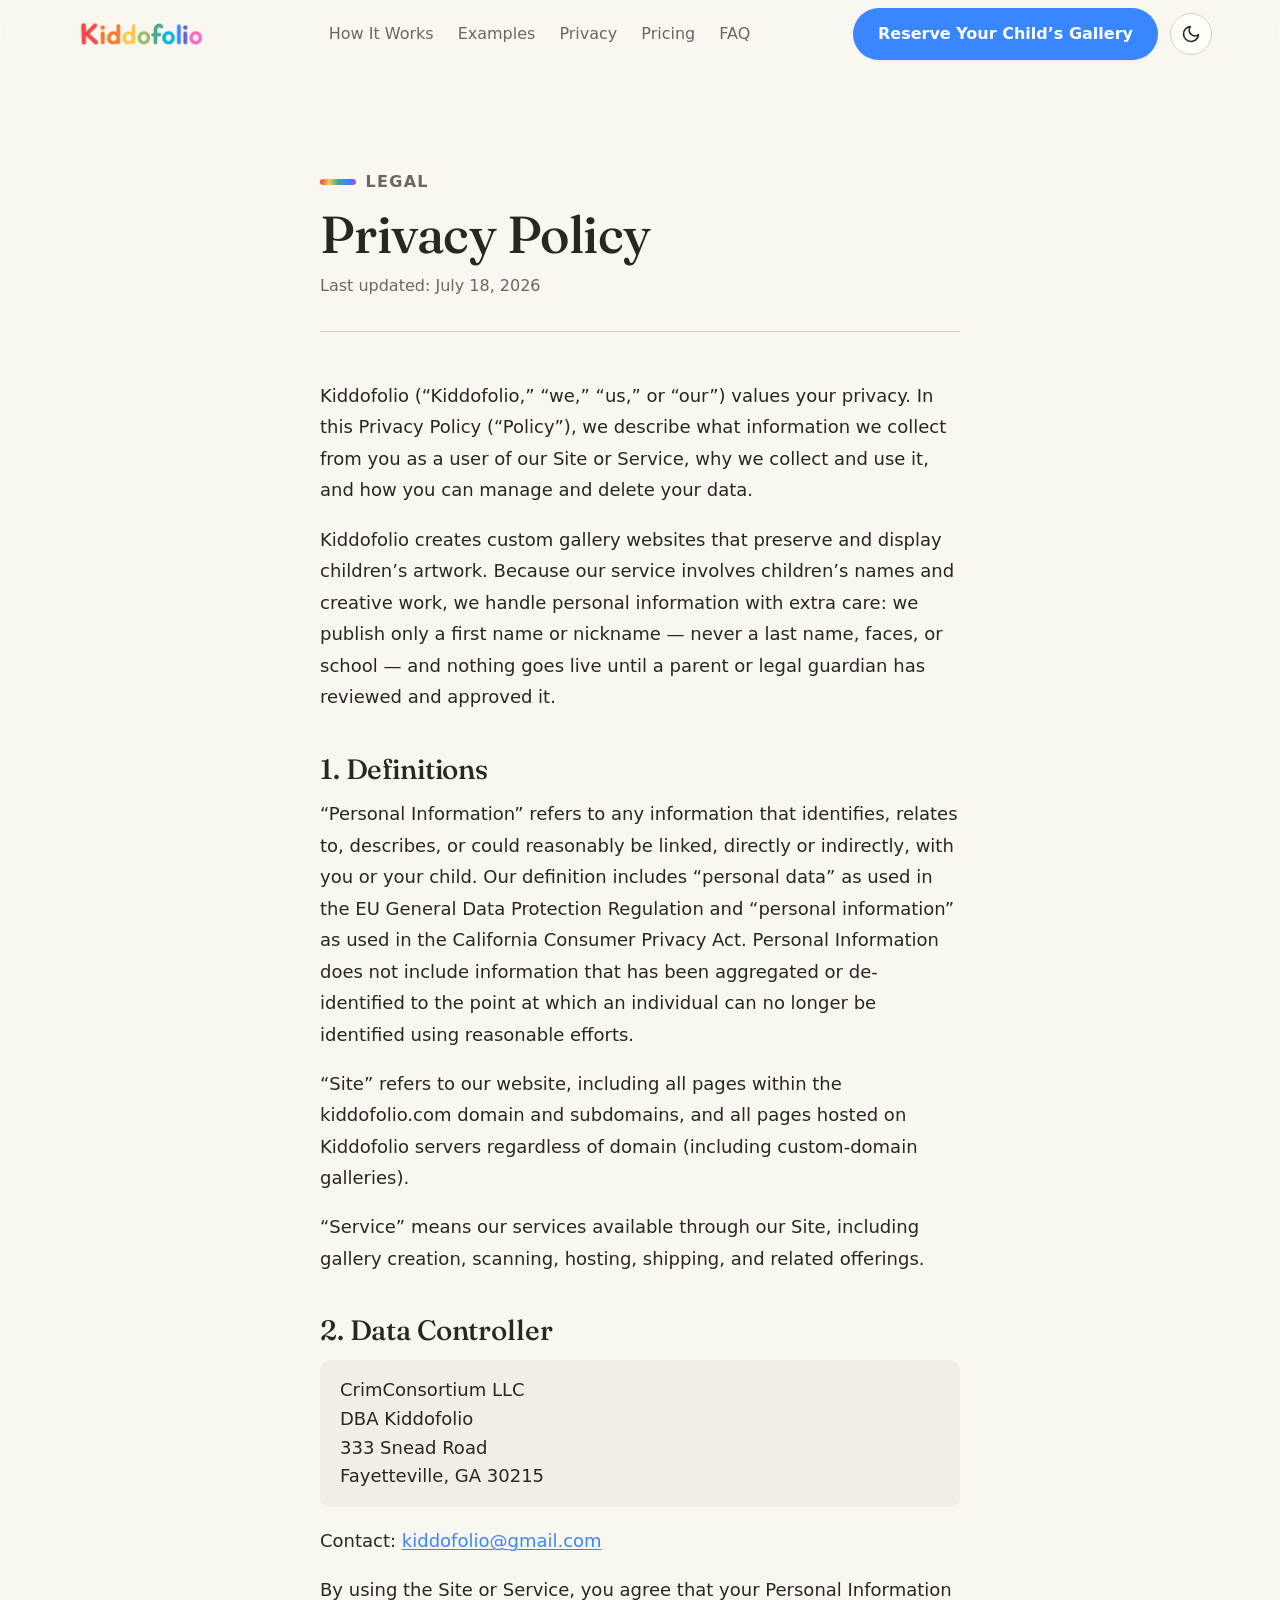
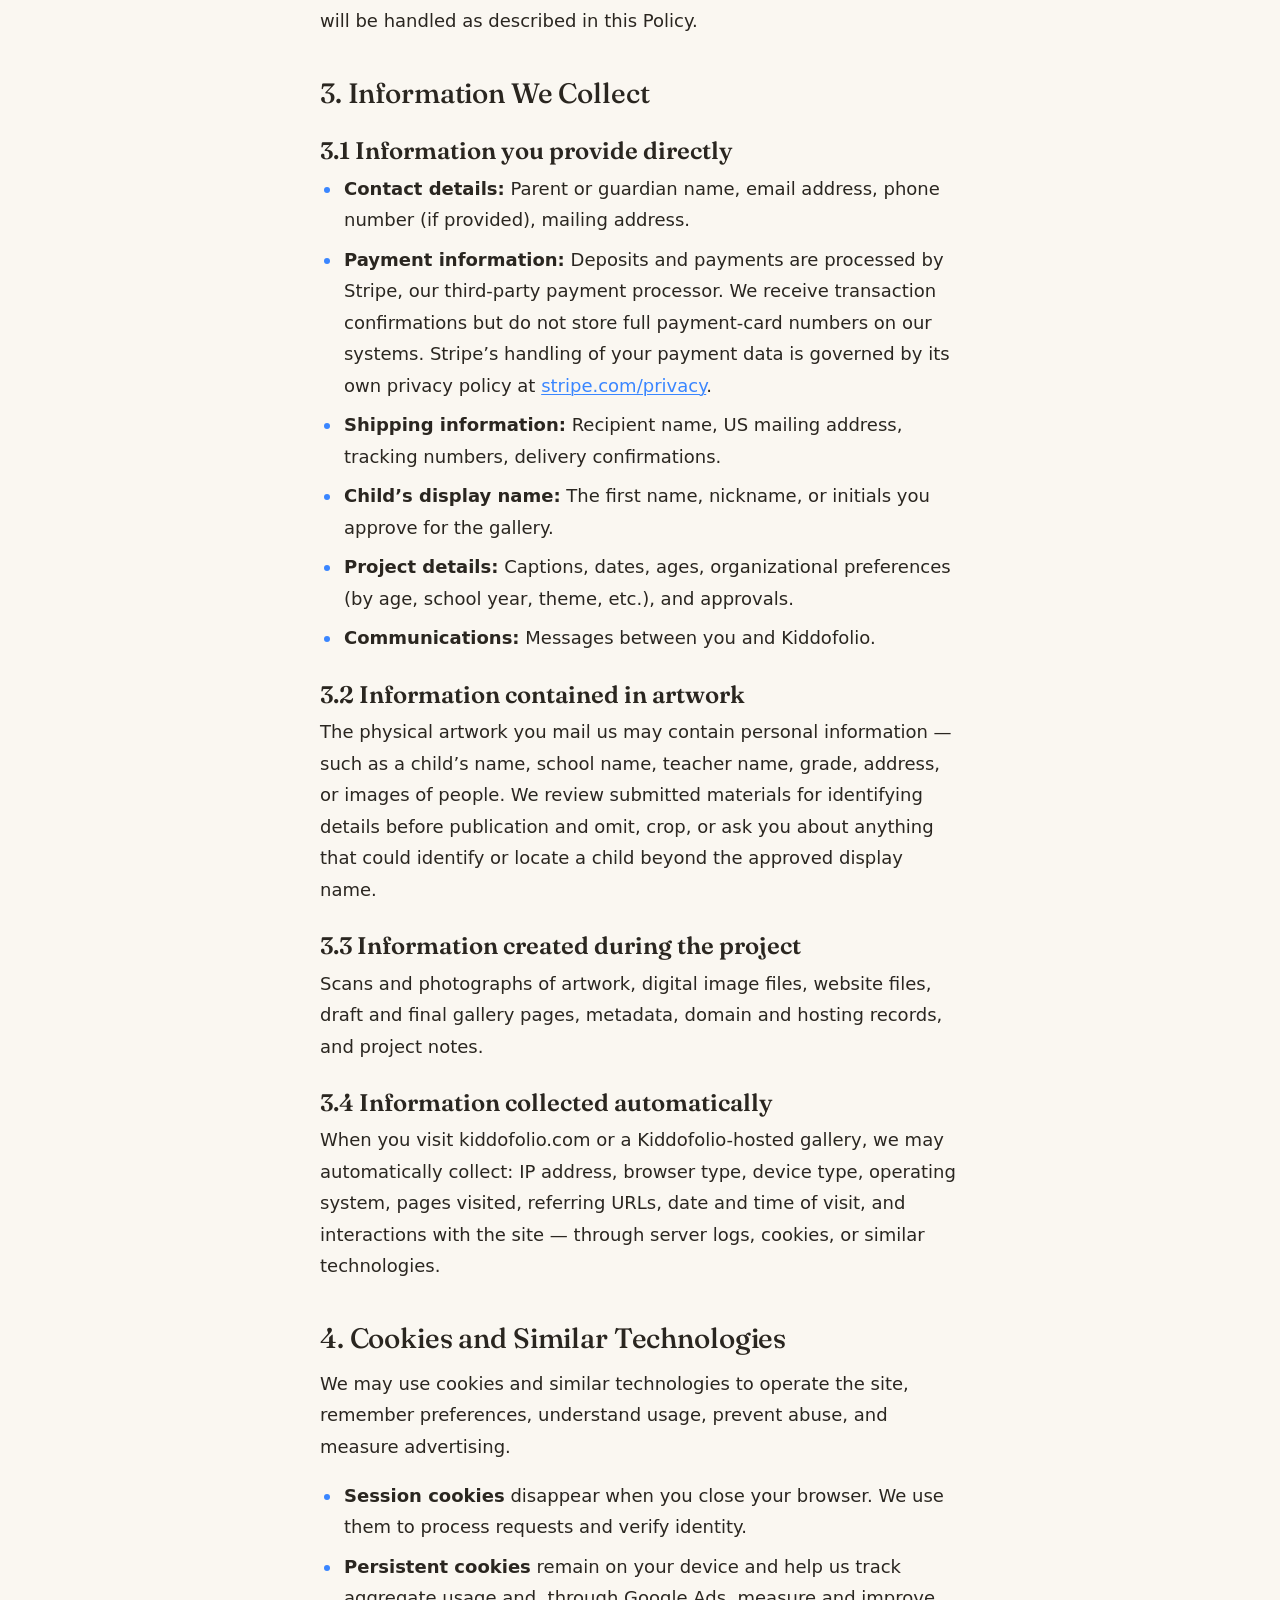
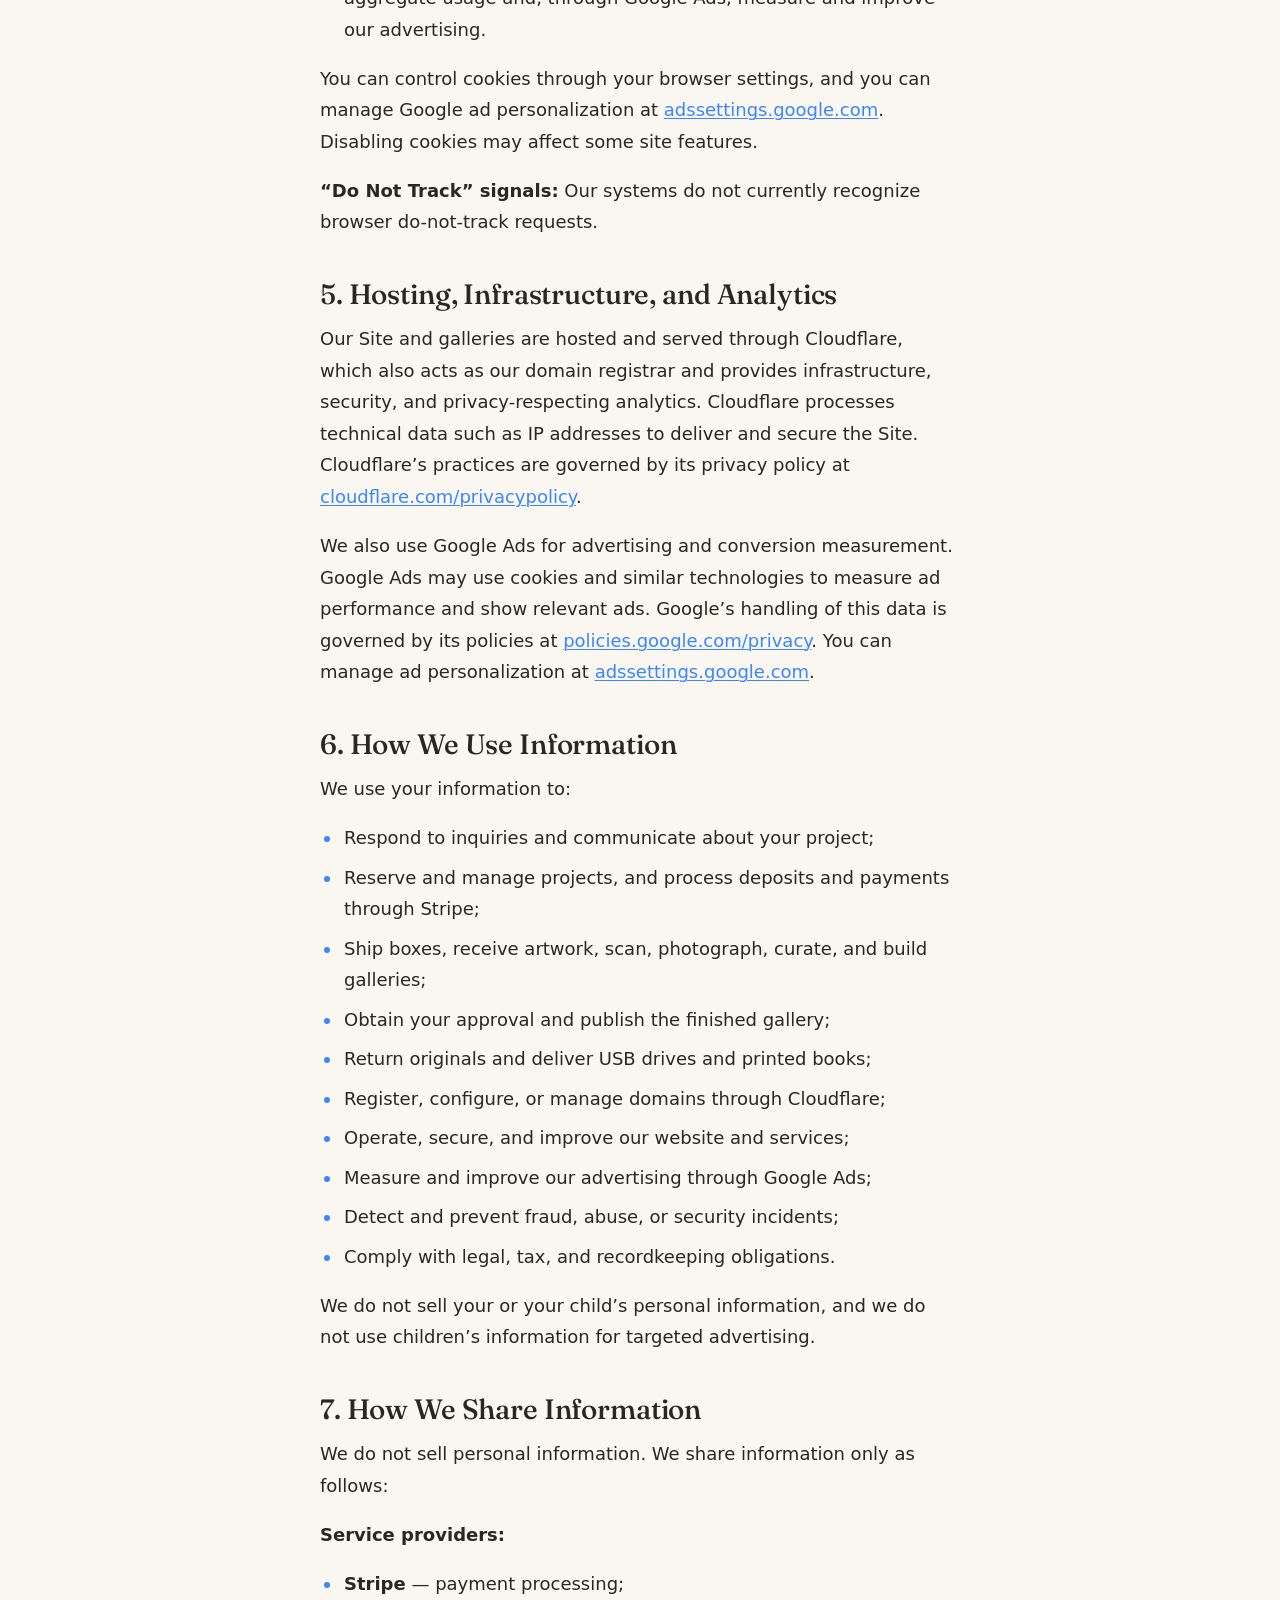
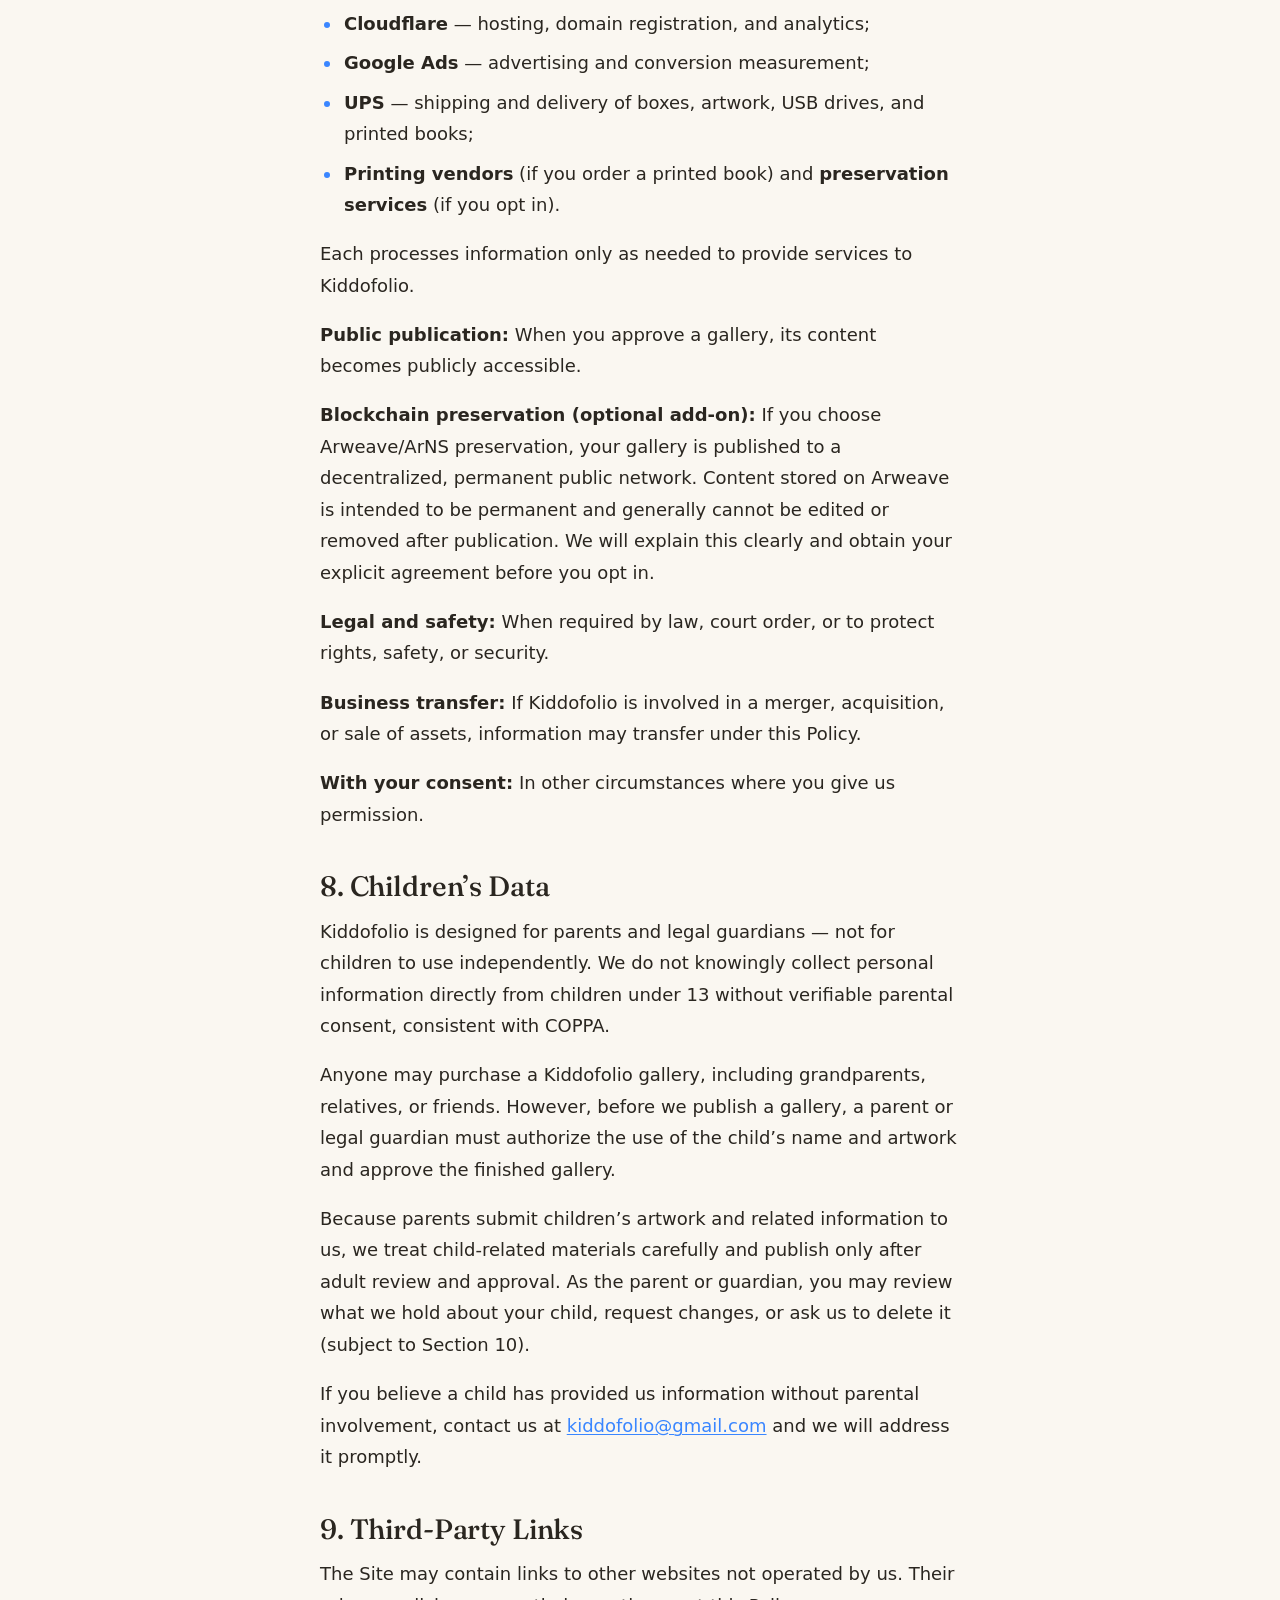
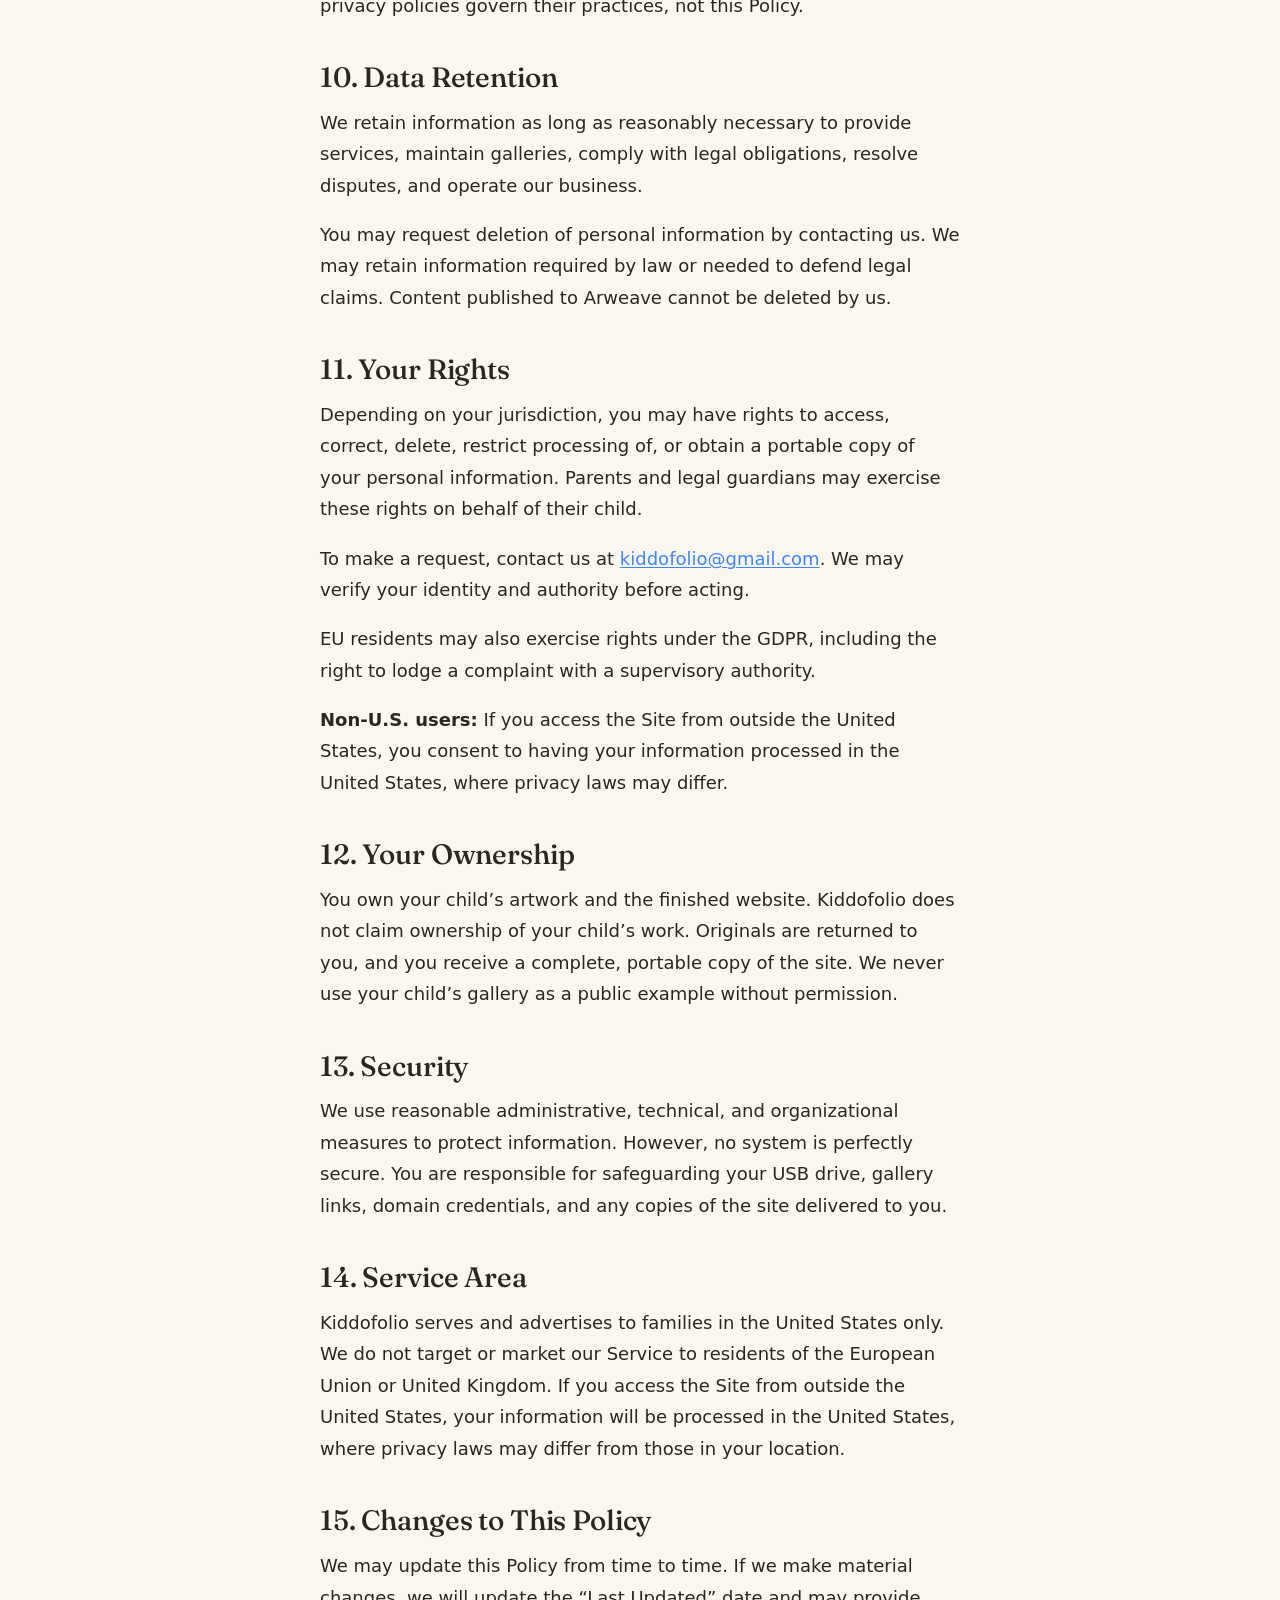
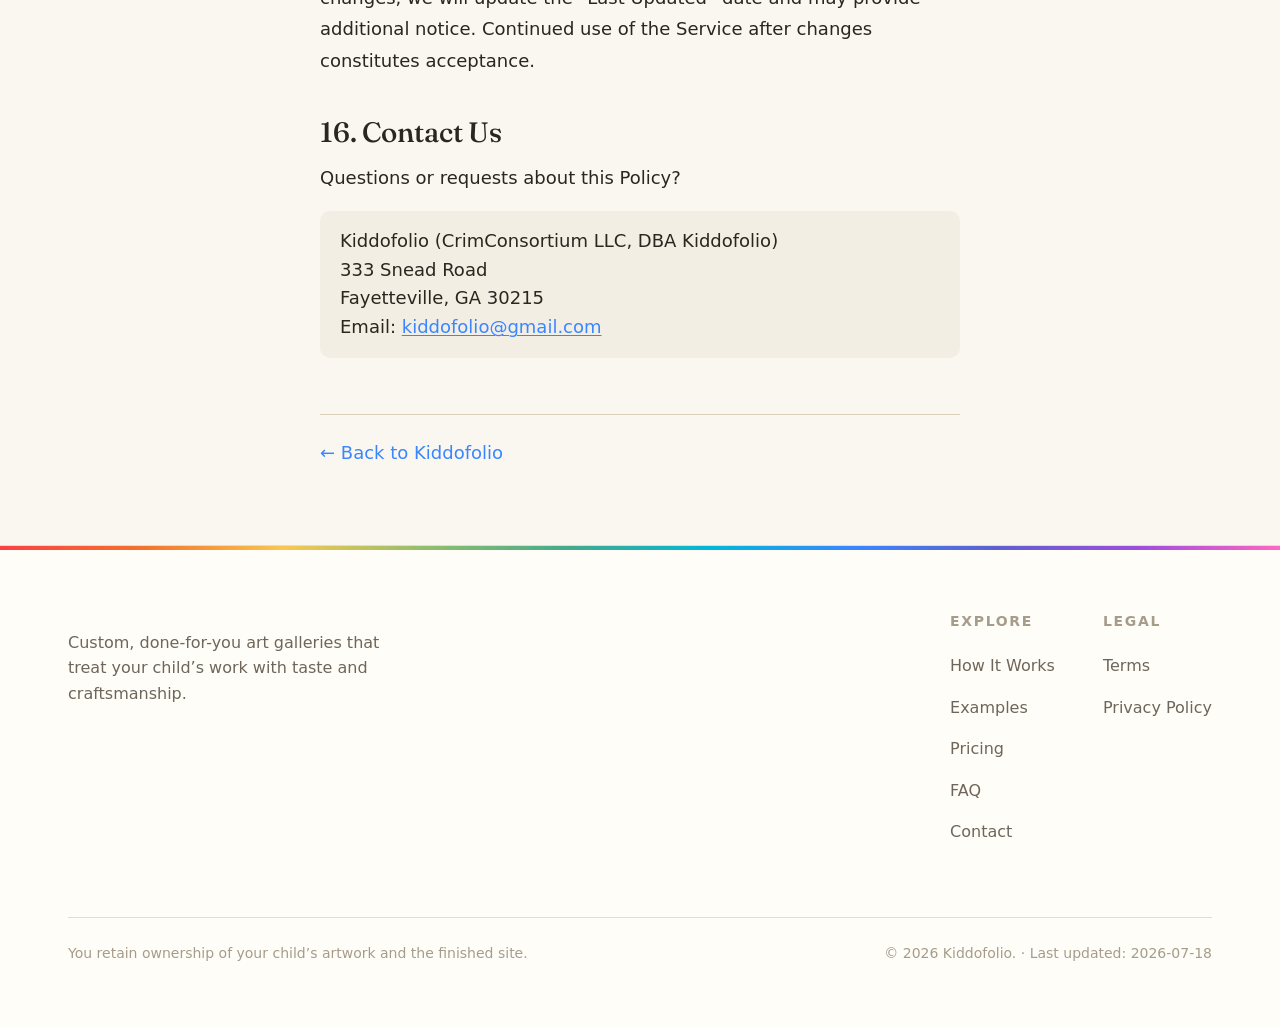
==== commit c2c19c22: "Add Terms of Service page at /terms/; link from footer on home + privacy; add notice + ordered-list " ====
--- a/privacy/index.html
+++ b/privacy/index.html
@@ -241,7 +241,7 @@
           </div>
           <div class="footer__col">
             <h2 class="footer__heading">Legal</h2>
-            <span class="footer__soon">Terms <em>(coming soon)</em></span>
+            <a href="/terms/">Terms</a>
             <a href="/privacy/" aria-current="page">Privacy Policy</a>
           </div>
         </div>
--- a/assets/css/style.css
+++ b/assets/css/style.css
@@ -582,9 +582,10 @@
 .legal__body h2 { font-family: var(--font-display); font-size: clamp(1.375rem, 3vw, 1.75rem); font-weight: 500; line-height: 1.2; letter-spacing: -0.005em; margin: 2.5rem 0 0.75rem; color: var(--color-text); }
 .legal__body h3 { font-size: var(--text-lg); font-weight: 600; margin: 1.75rem 0 0.5rem; color: var(--color-text); }
 .legal__body p { margin: 0 0 1.1rem; }
-.legal__body ul { margin: 0 0 1.1rem; padding-left: 1.35rem; }
+.legal__body ul, .legal__body ol { margin: 0 0 1.1rem; padding-left: 1.35rem; }
 .legal__body li { margin: 0 0 0.5rem; padding-left: 0.15rem; }
 .legal__body li::marker { color: var(--color-cta); }
+.legal__notice { padding: 1rem 1.25rem; background: var(--color-surface-offset); border-radius: var(--radius-md, 12px); font-weight: 500; text-transform: uppercase; letter-spacing: 0.01em; font-size: var(--text-sm); line-height: 1.6; }
 .legal__body a { color: var(--color-cta); text-decoration: underline; text-underline-offset: 2px; text-decoration-thickness: 1px; }
 .legal__body a:hover { text-decoration-thickness: 2px; }
 .legal__body strong { font-weight: 600; }
